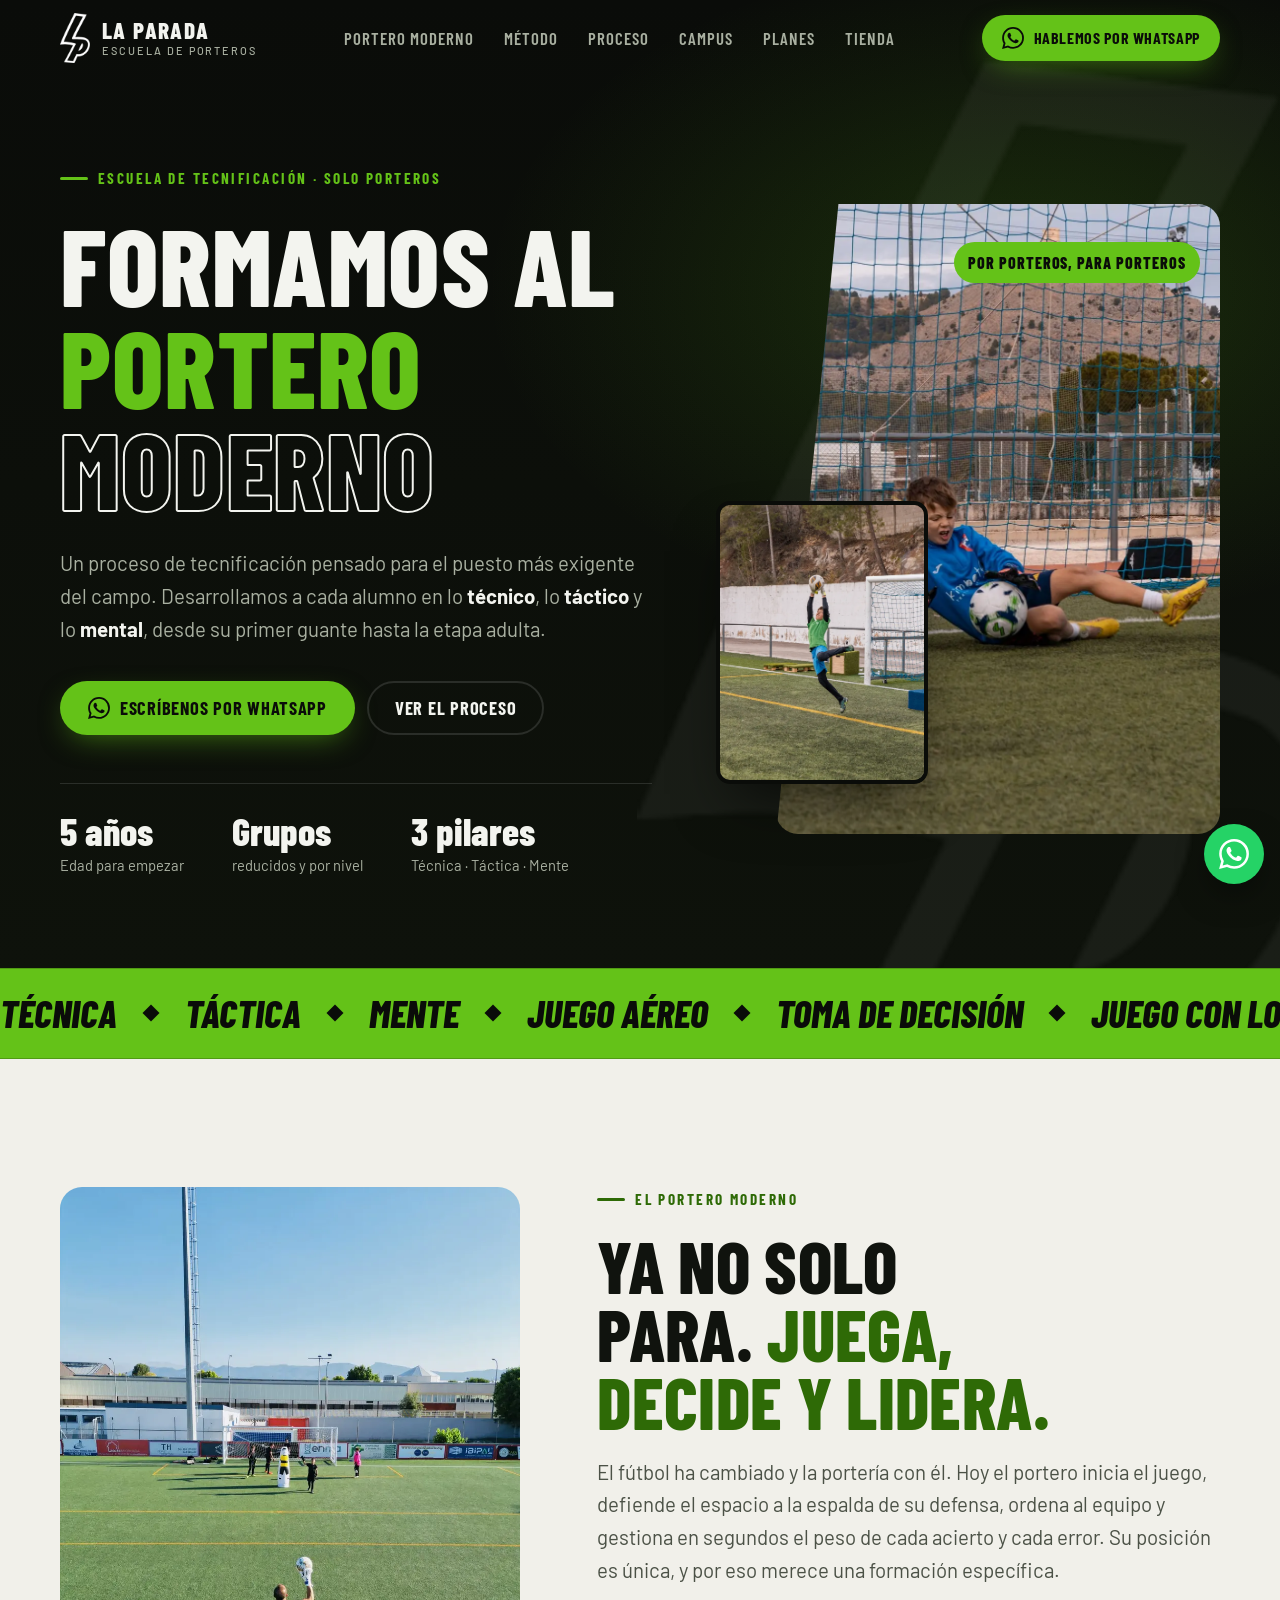
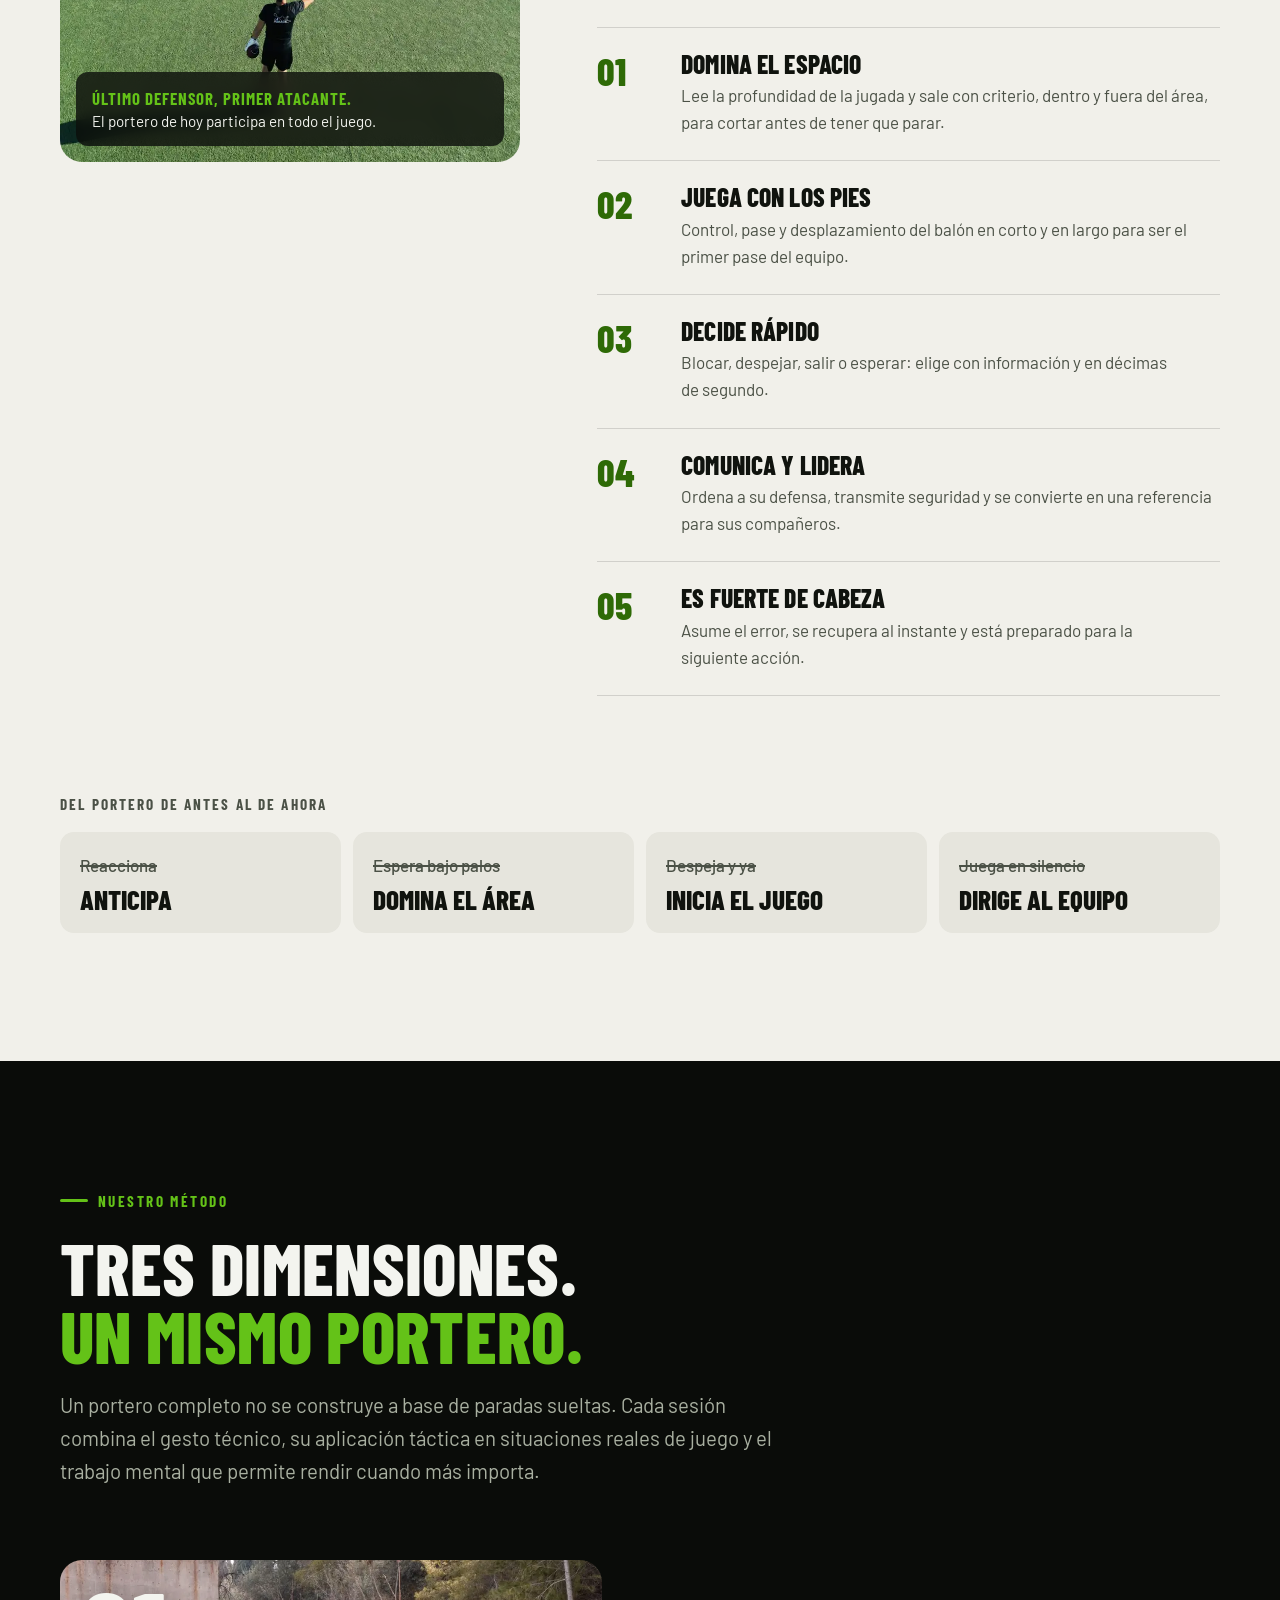
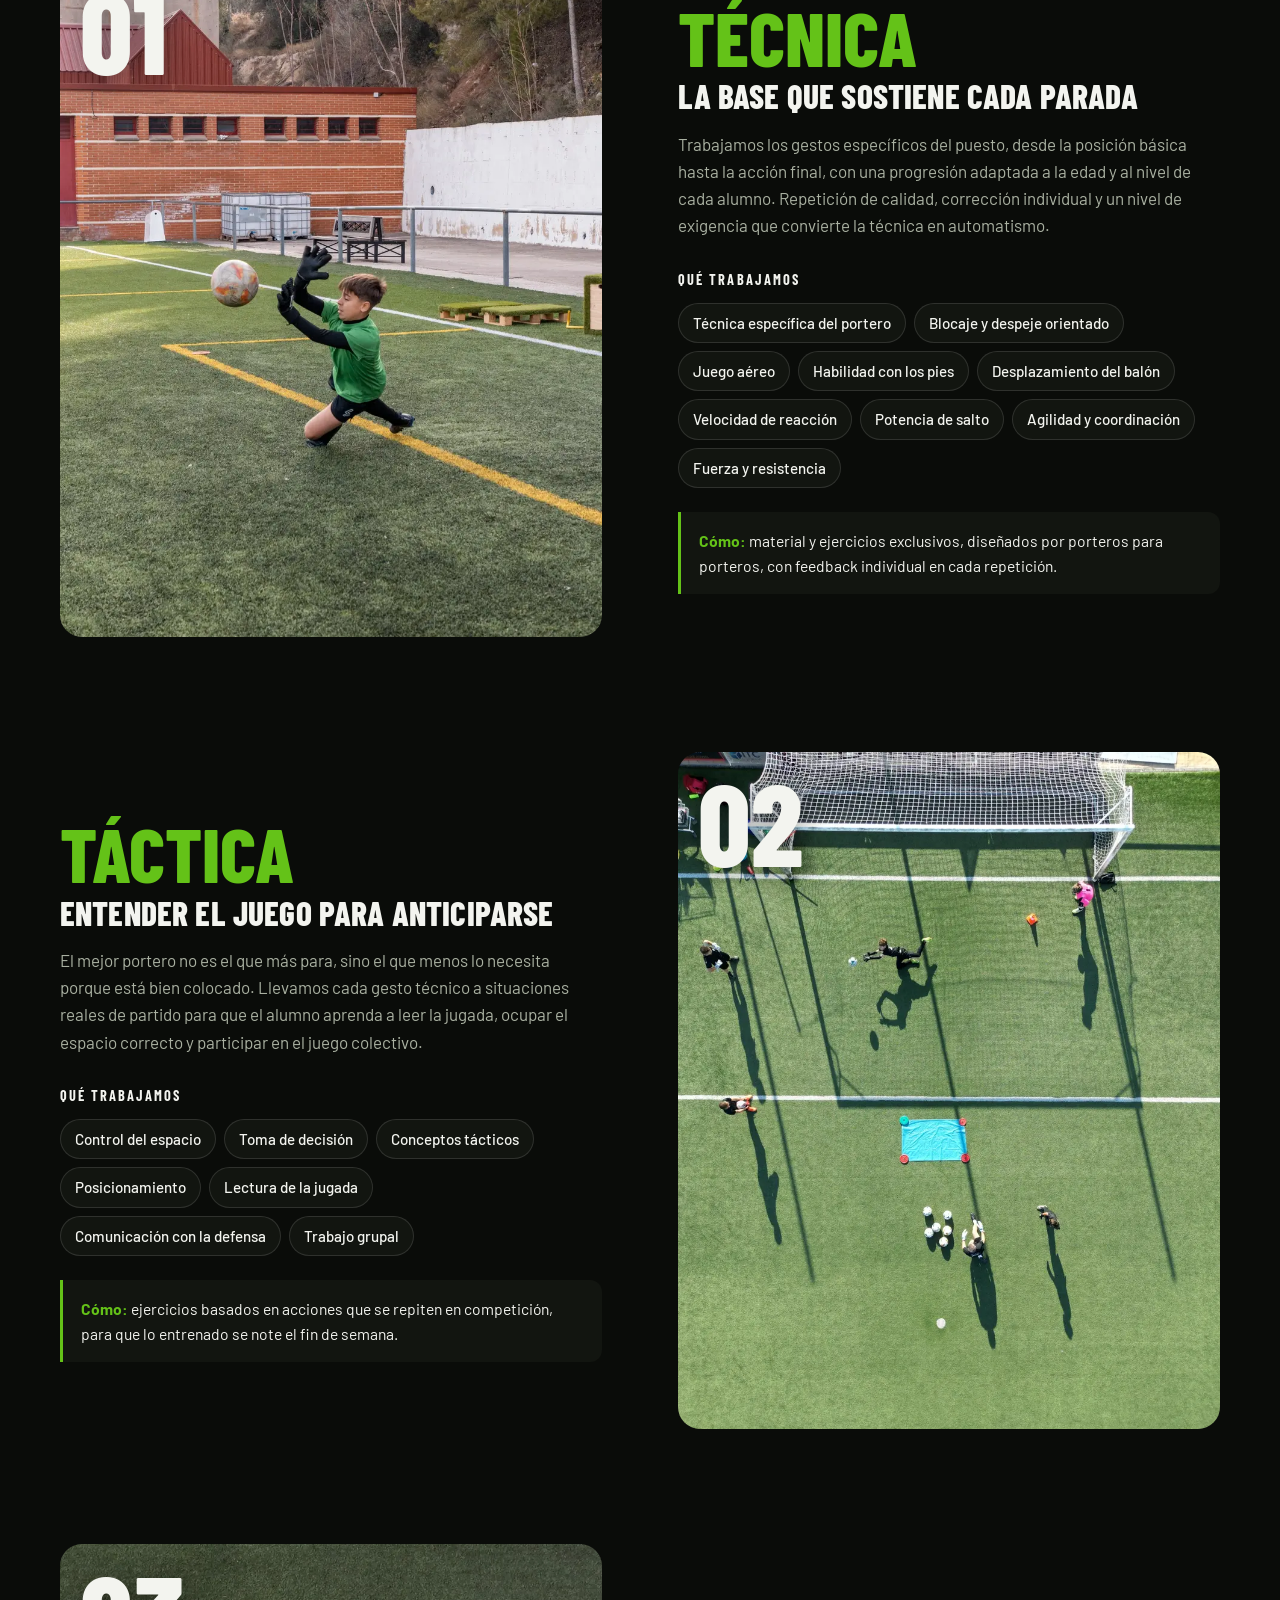
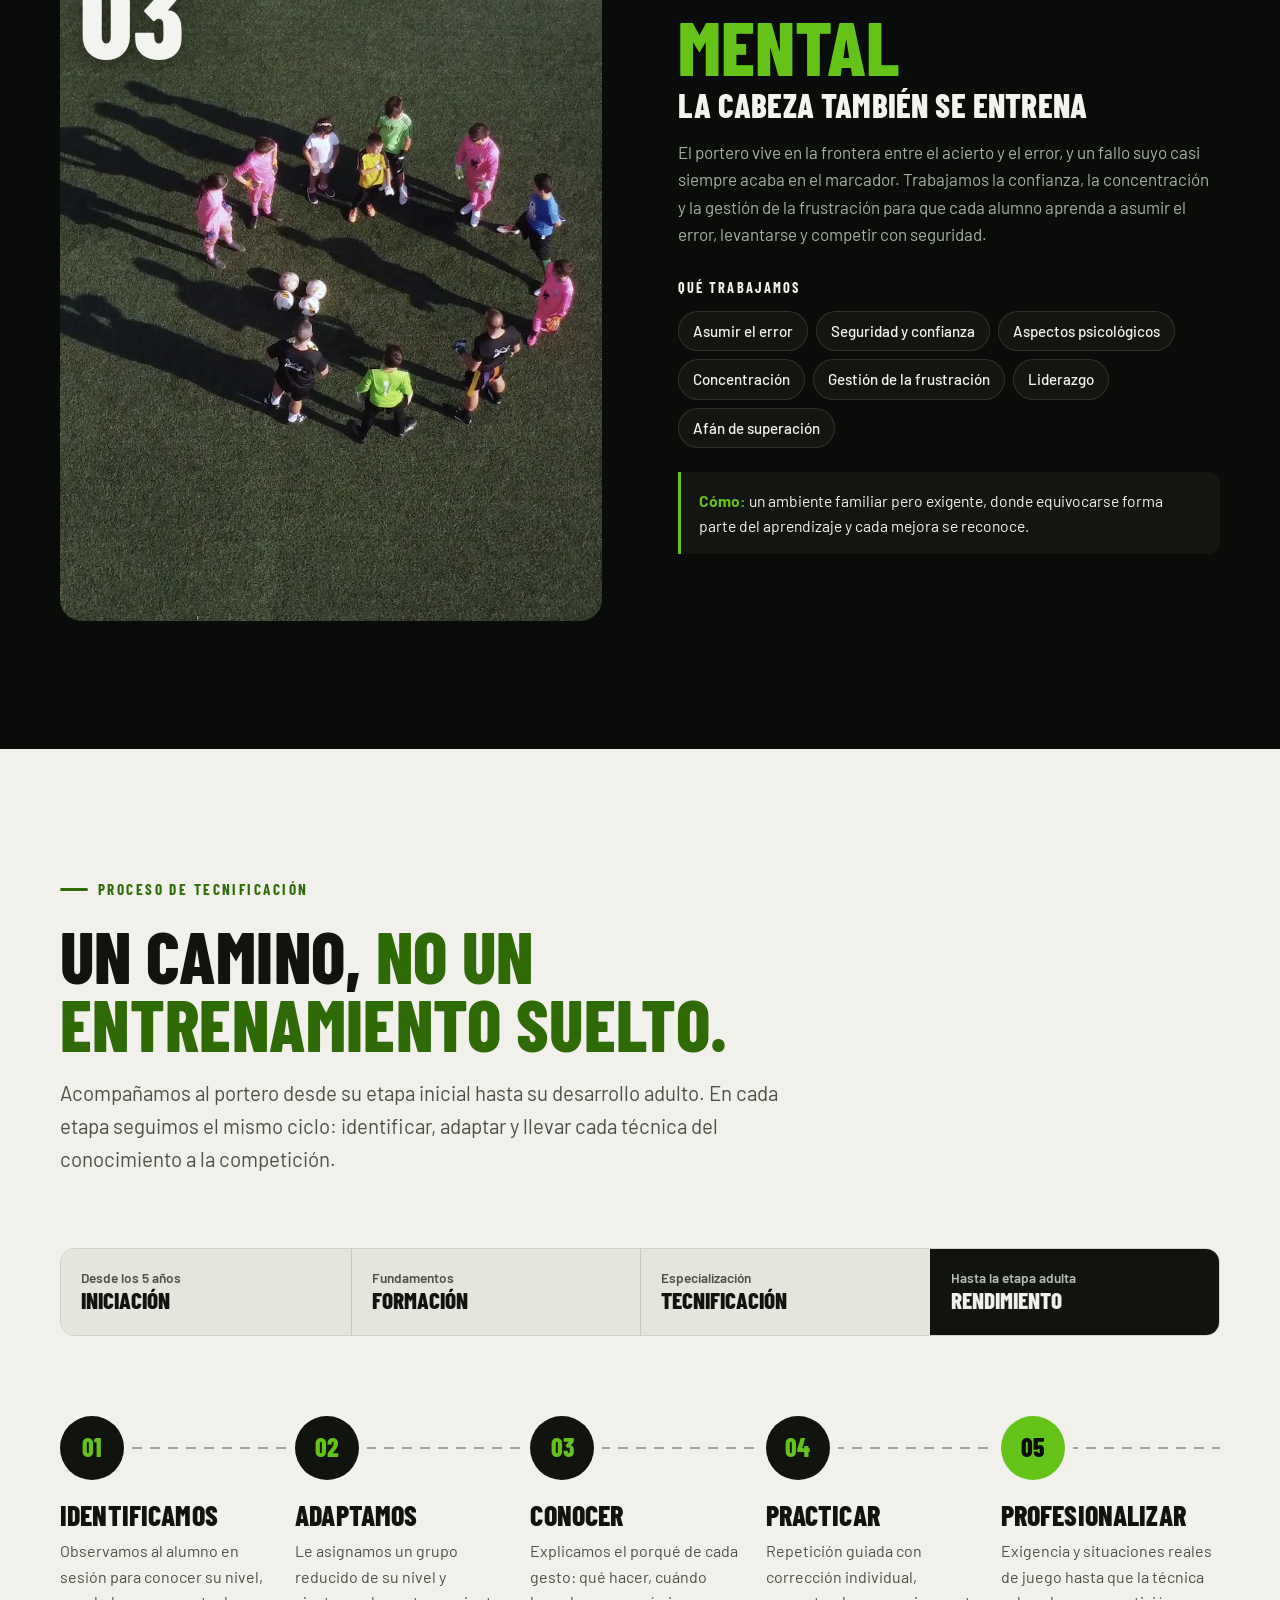
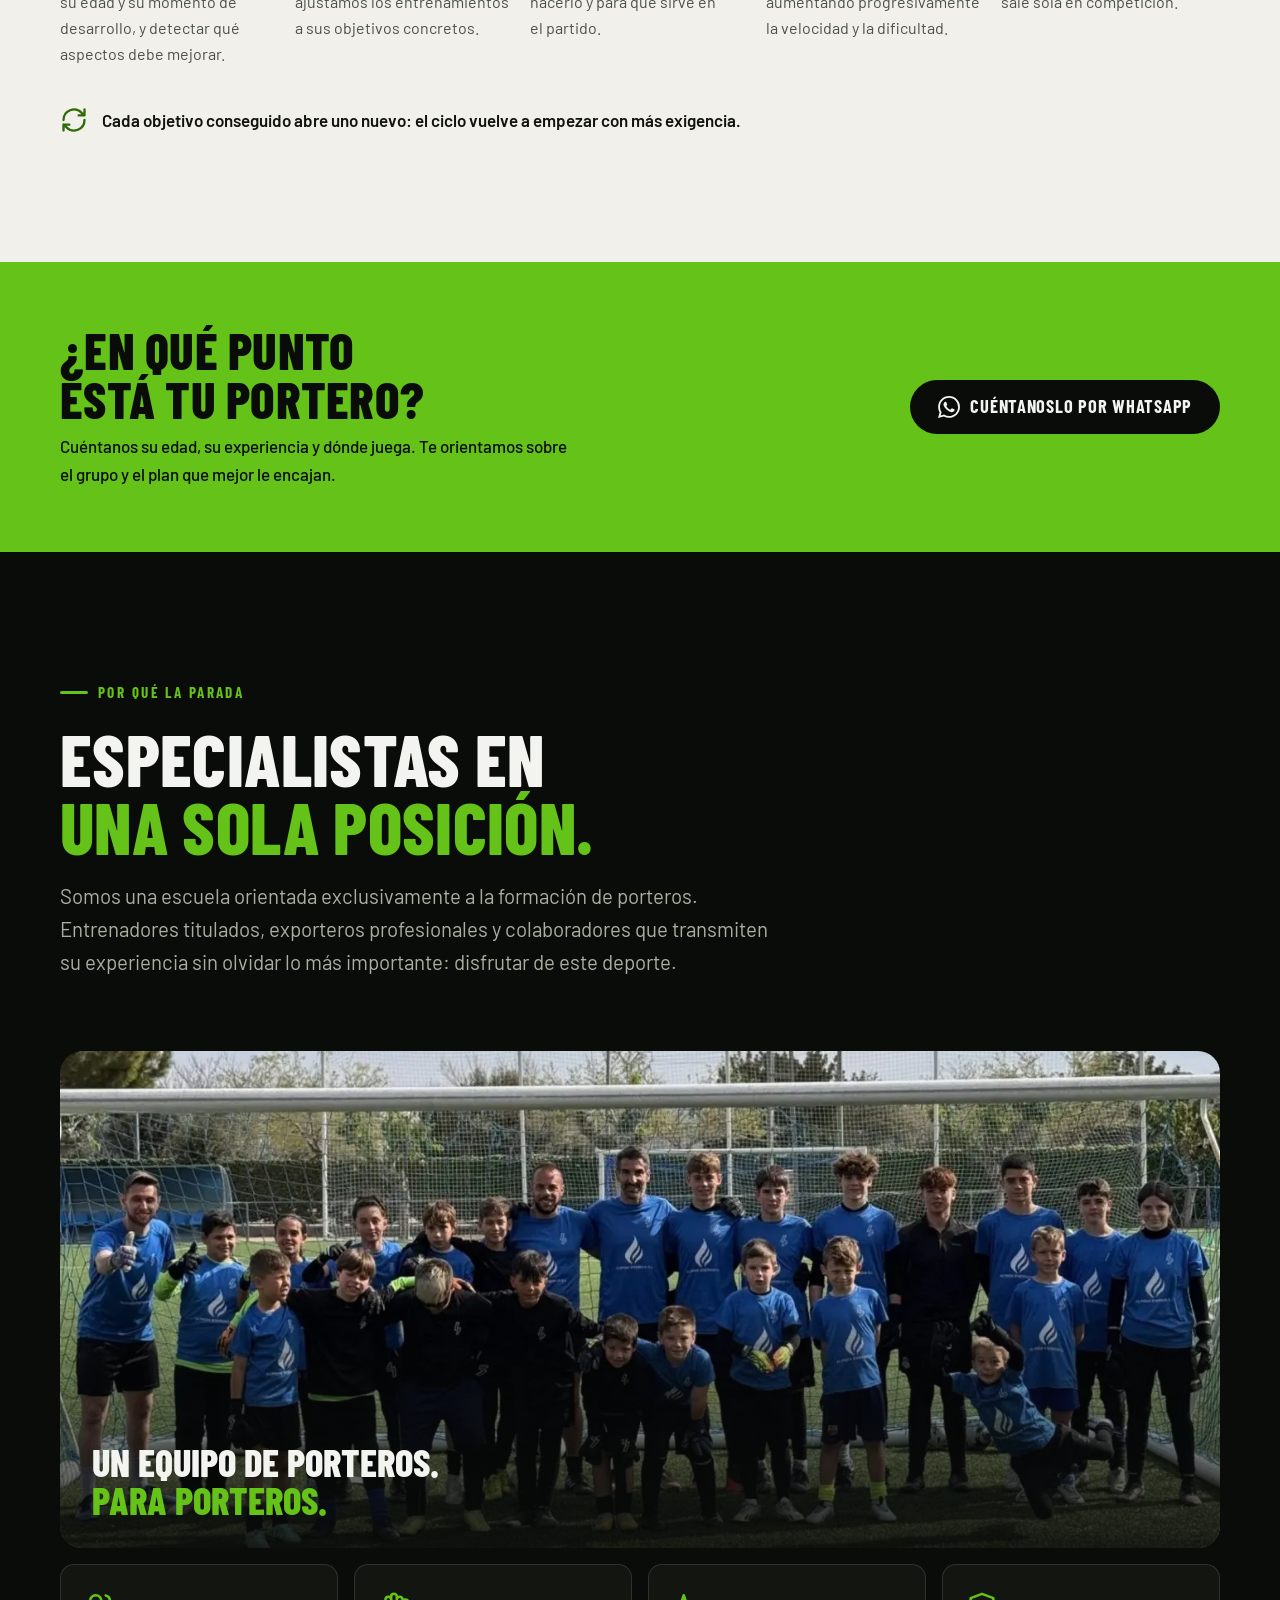
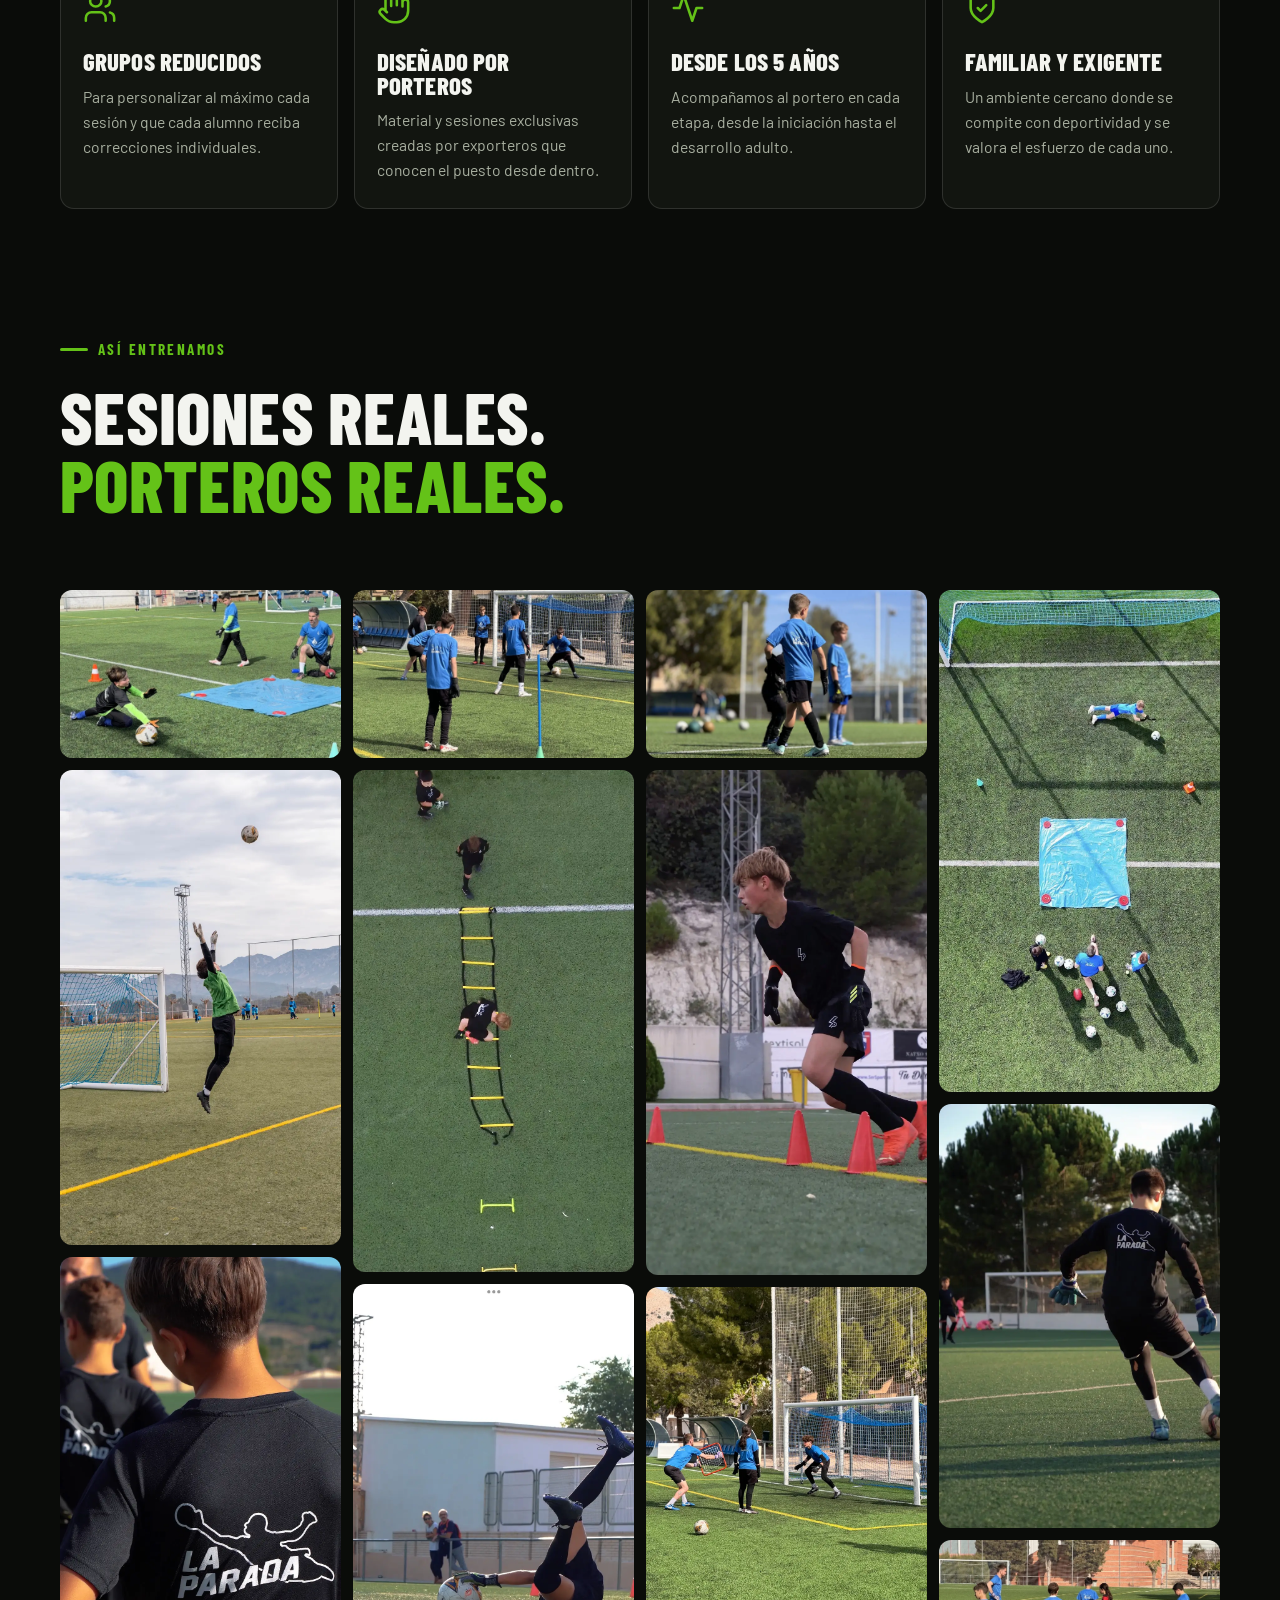
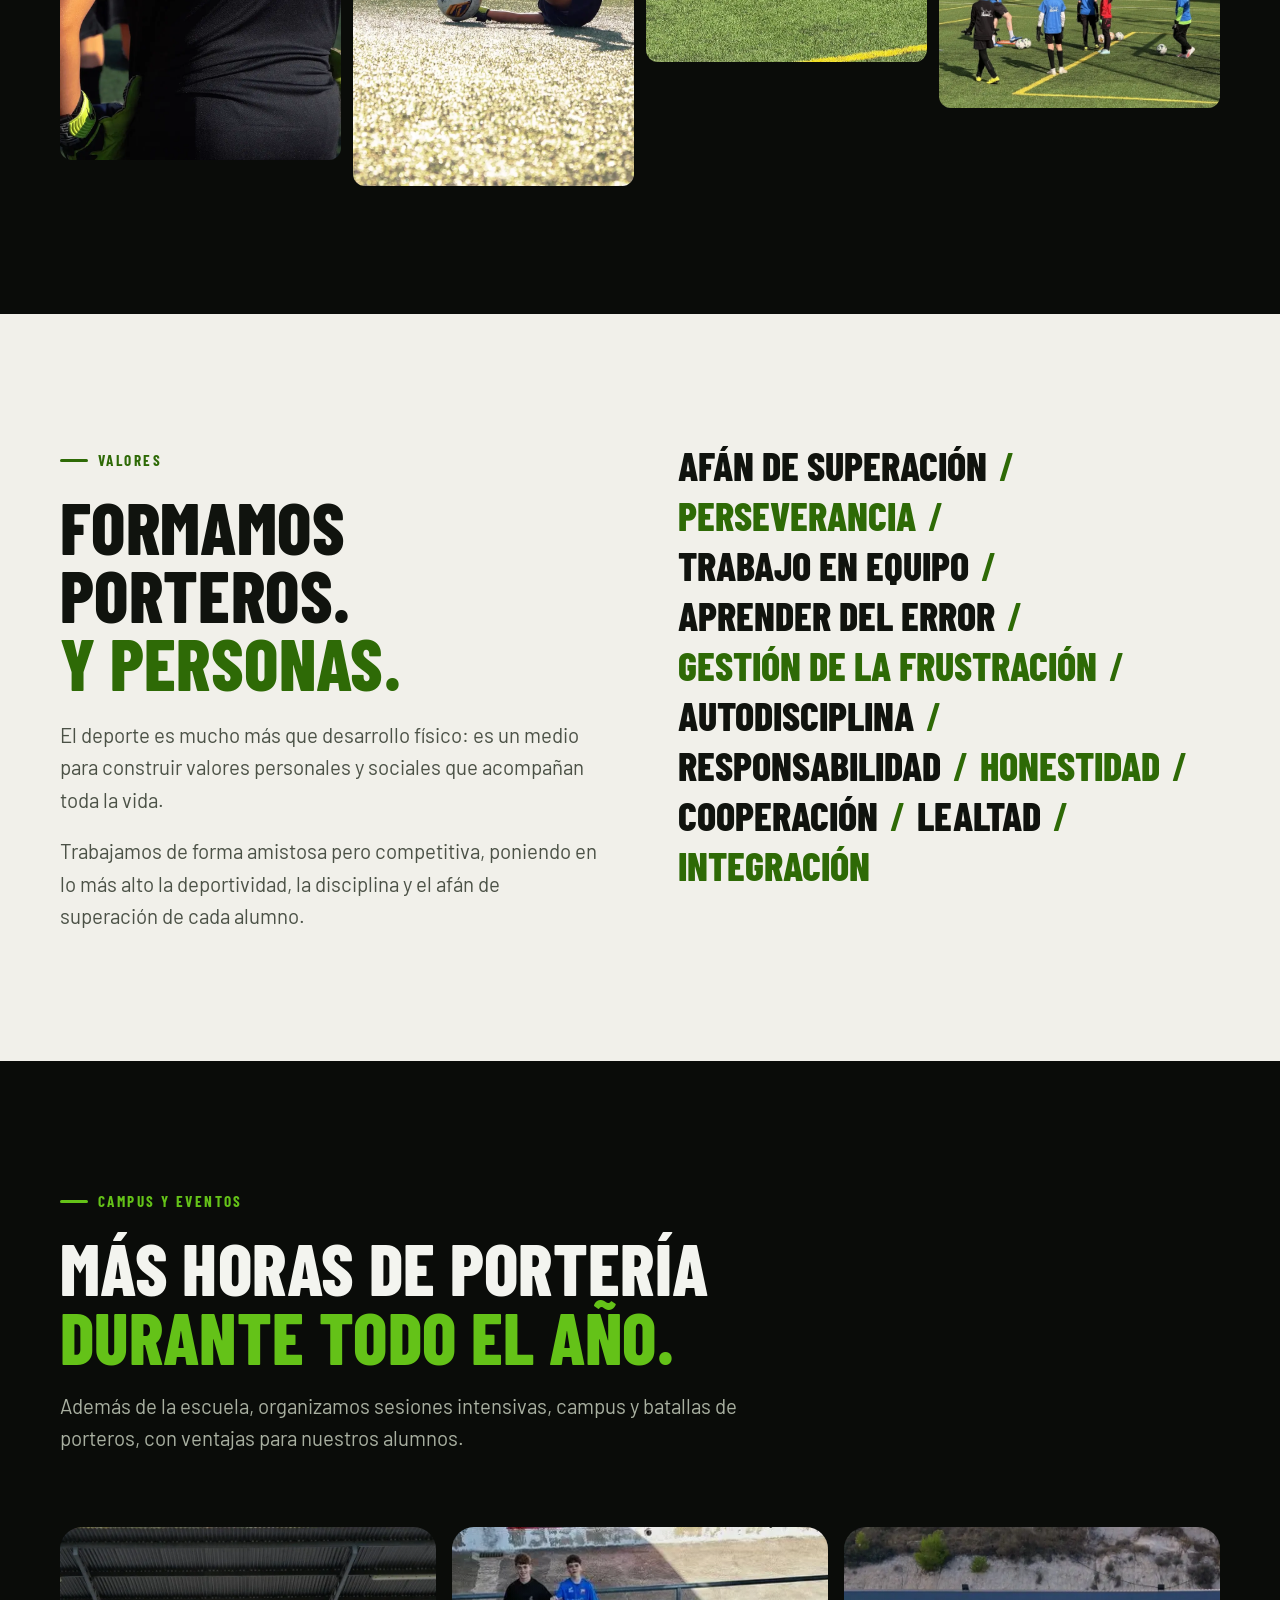
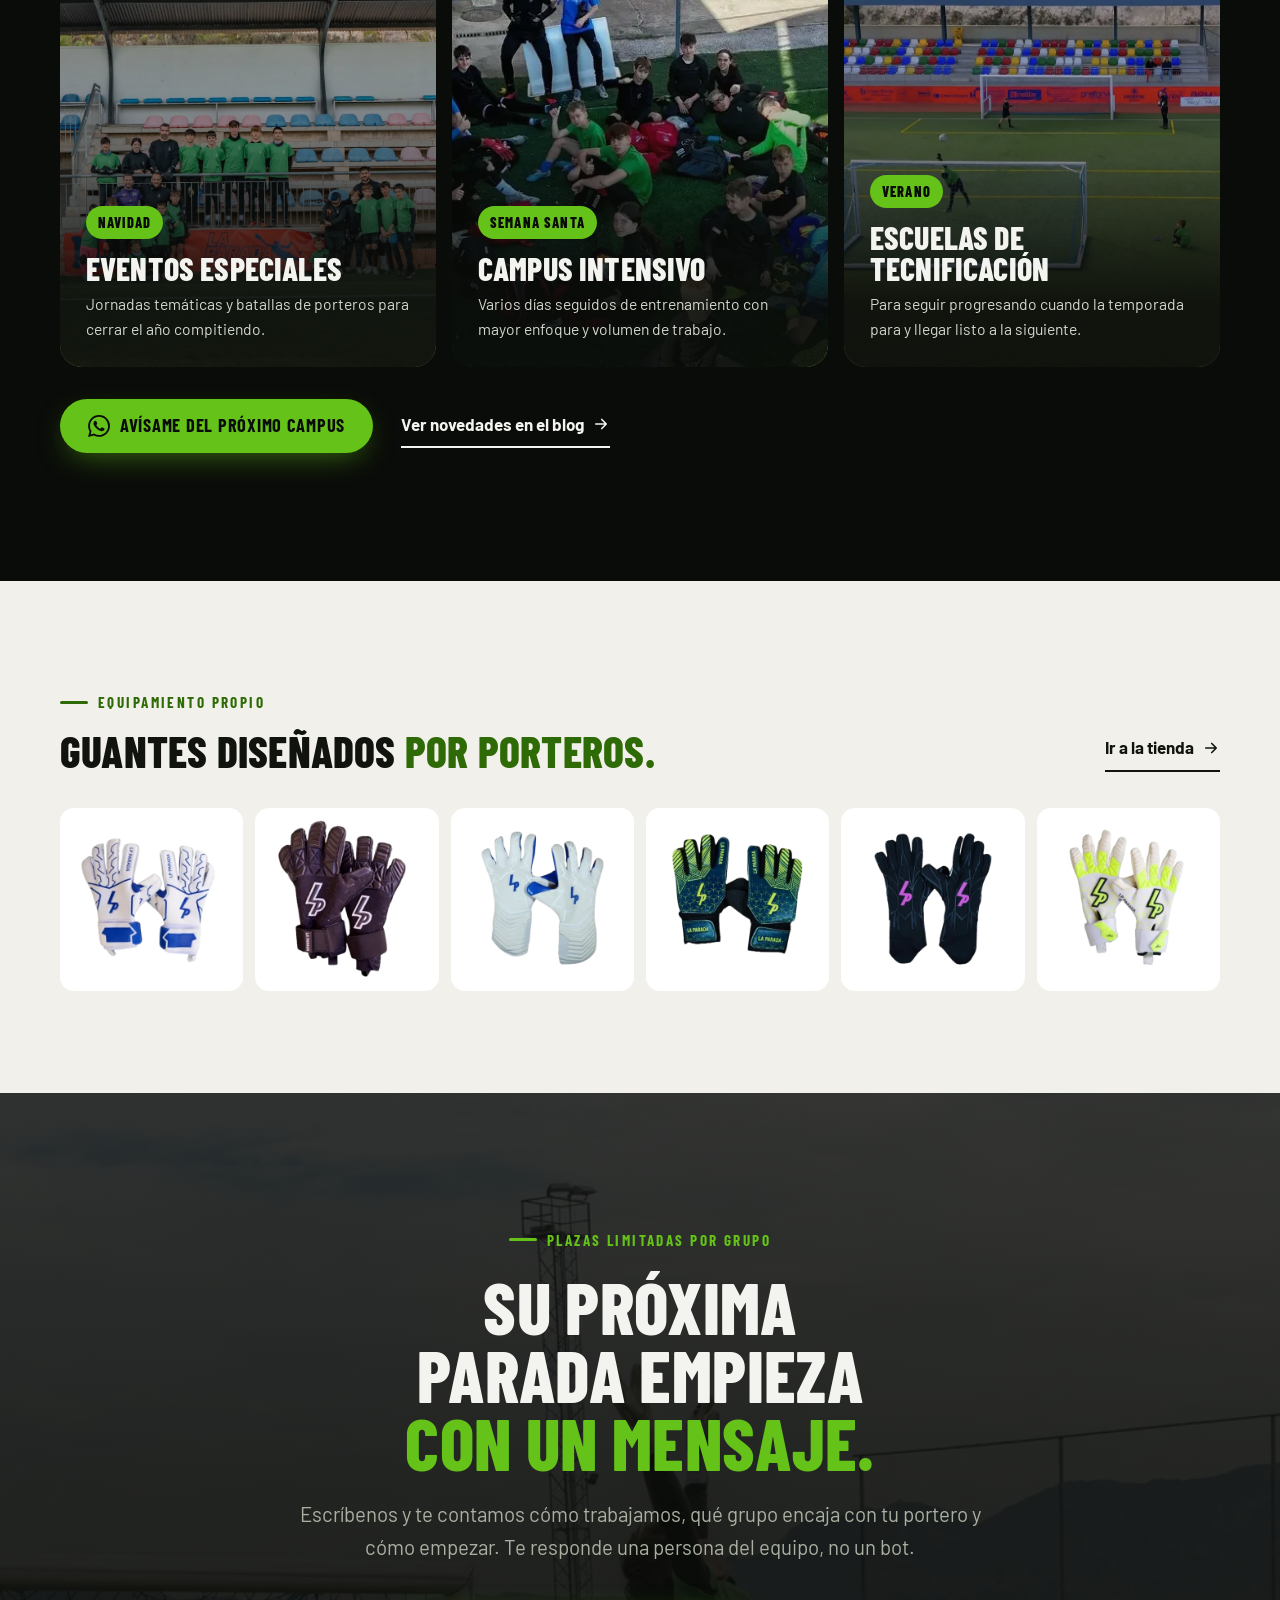
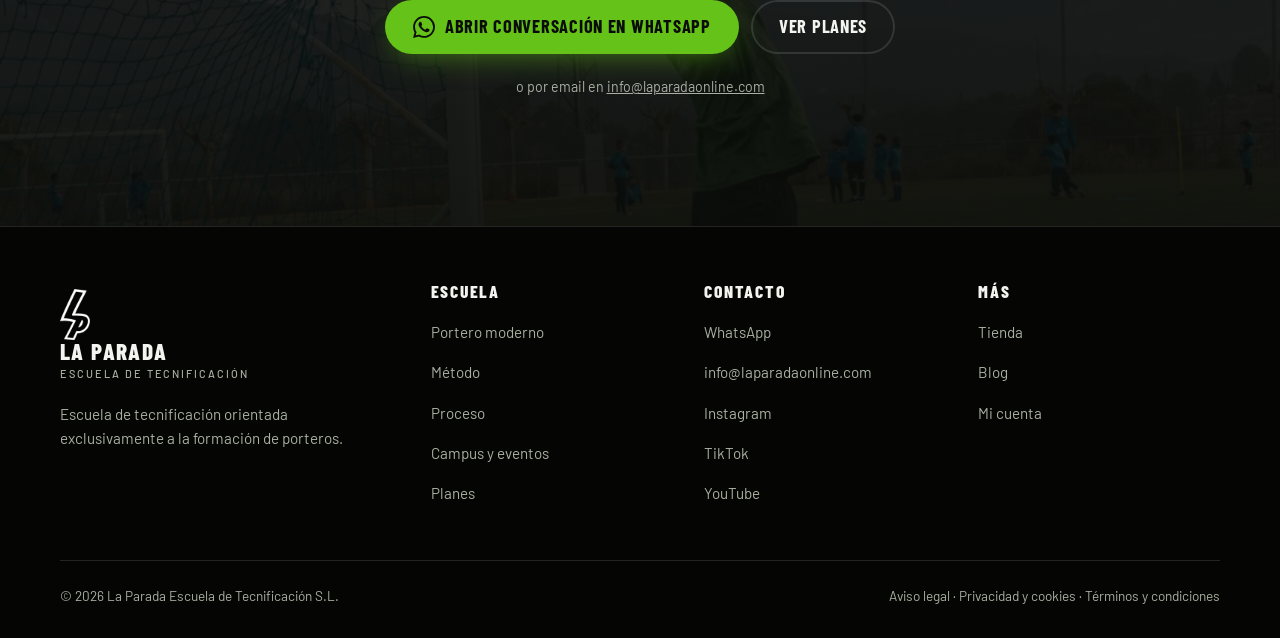
==== index.html @ d940d757 "Rediseño de La Parada: home centrada en tecnificación y página de planes Co-Authored-By: Claude Opus" ====
<!doctype html>
<html lang="es">
<head>
<meta charset="utf-8">
<meta name="viewport" content="width=device-width, initial-scale=1">
<title>La Parada · Escuela de tecnificación de porteros</title>
<meta name="description" content="Escuela de tecnificación exclusiva para porteros desde los 5 años. Desarrollamos al portero moderno en lo técnico, lo táctico y lo mental, en grupos reducidos y con entrenadores especialistas.">
<meta name="theme-color" content="#0A0C09">
<link rel="icon" href="assets/logo.png">
<link rel="preconnect" href="https://fonts.googleapis.com">
<link rel="preconnect" href="https://fonts.gstatic.com" crossorigin>
<link href="https://fonts.googleapis.com/css2?family=Barlow+Condensed:ital,wght@0,600;0,700;0,800;1,800&family=Barlow:wght@400;500;600;700&display=swap" rel="stylesheet">
<link rel="preload" as="image" href="assets/g13.webp">
<link rel="stylesheet" href="styles.css">
</head>
<body>
<svg width="0" height="0" style="position:absolute" aria-hidden="true">
  <symbol id="i-wa" viewBox="0 0 24 24"><path fill="currentColor" d="M17.472 14.382c-.297-.149-1.758-.867-2.03-.967-.273-.099-.471-.148-.67.15-.197.297-.767.966-.94 1.164-.173.199-.347.223-.644.075-.297-.15-1.255-.463-2.39-1.475-.883-.788-1.48-1.761-1.653-2.059-.173-.297-.018-.458.13-.606.134-.133.298-.347.446-.52.149-.174.198-.298.298-.497.099-.198.05-.371-.025-.52-.075-.149-.669-1.612-.916-2.207-.242-.579-.487-.5-.669-.51-.173-.008-.371-.01-.57-.01-.198 0-.52.074-.792.372-.272.297-1.04 1.016-1.04 2.479 0 1.462 1.065 2.875 1.213 3.074.149.198 2.096 3.2 5.077 4.487.709.306 1.262.489 1.694.625.712.227 1.36.195 1.871.118.571-.085 1.758-.719 2.006-1.413.248-.694.248-1.289.173-1.413-.074-.124-.272-.198-.57-.347m-5.421 7.403h-.004a9.87 9.87 0 0 1-5.031-1.378l-.361-.214-3.741.982.998-3.648-.235-.374a9.86 9.86 0 0 1-1.51-5.26c.001-5.45 4.436-9.884 9.888-9.884 2.64 0 5.122 1.03 6.988 2.898a9.825 9.825 0 0 1 2.893 6.994c-.003 5.45-4.437 9.884-9.885 9.884m8.413-18.297A11.815 11.815 0 0 0 12.05 0C5.495 0 .16 5.335.157 11.892c0 2.096.547 4.142 1.588 5.945L.057 24l6.305-1.654a11.882 11.882 0 0 0 5.683 1.448h.005c6.554 0 11.89-5.335 11.893-11.893a11.821 11.821 0 0 0-3.48-8.413Z"/></symbol>
  <symbol id="i-arrow" viewBox="0 0 24 24"><path fill="none" stroke="currentColor" stroke-width="2.2" stroke-linecap="round" stroke-linejoin="round" d="M5 12h14M13 6l6 6-6 6"/></symbol>
</svg>

<a class="skip" href="#main">Saltar al contenido</a>

<header class="header" id="top">
  <div class="container">
    <a class="brand" href="#top" aria-label="La Parada, inicio">
      <img src="assets/logo.png" alt="" width="30" height="40">
      <span>La Parada<small>Escuela de porteros</small></span>
    </a>
    <nav class="nav" id="nav" aria-label="Principal">
      <a href="#portero-moderno">Portero moderno</a>
      <a href="#metodo">Método</a>
      <a href="#proceso">Proceso</a>
      <a href="#campus">Campus</a>
      <a href="planes.html">Planes</a>
      <a href="https://laparadaonline.com/mi-cuenta/tiendaonline">Tienda</a>
      <a class="nav-wa wa" href="https://wa.me/34610383953" data-msg="Hola, me gustaría recibir información sobre la escuela de porteros La Parada."><svg aria-hidden="true"><use href="#i-wa"/></svg>Escríbenos por WhatsApp</a>
    </nav>
    <div style="display:flex;gap:10px;align-items:center">
      <a class="btn btn-wa wa" href="https://wa.me/34610383953" data-msg="Hola, me gustaría recibir información sobre la escuela de porteros La Parada.">
        <svg aria-hidden="true"><use href="#i-wa"/></svg><span>Hablemos<span class="lbl-long"> por WhatsApp</span></span>
      </a>
      <button class="menu-btn" aria-expanded="false" aria-controls="nav" aria-label="Abrir menú">
        <svg viewBox="0 0 24 24" aria-hidden="true"><path fill="none" stroke="currentColor" stroke-width="2" stroke-linecap="round" d="M4 7h16M4 12h16M4 17h16"/></svg>
      </button>
    </div>
  </div>
</header>

<main id="main">

<!-- HERO -->
<section class="hero" aria-labelledby="hero-title">
  <img class="hero-bolt" src="assets/logo.png" alt="" aria-hidden="true">
  <div class="container hero-grid">
    <div>
      <p class="eyebrow">Escuela de tecnificación · solo porteros</p>
      <h1 id="hero-title" class="h-xl" style="margin-top:22px">
        <span class="line">Formamos al</span>
        <span class="line accent">portero</span>
        <span class="line stroke">moderno</span>
      </h1>
      <p class="lead">Un proceso de tecnificación pensado para el puesto más exigente del campo. Desarrollamos a cada alumno en lo <strong style="color:var(--on-dark)">técnico</strong>, lo <strong style="color:var(--on-dark)">táctico</strong> y lo <strong style="color:var(--on-dark)">mental</strong>, desde su primer guante hasta la etapa adulta.</p>
      <div class="btn-row">
        <a class="btn btn-wa wa" href="https://wa.me/34610383953" data-msg="Hola, quiero información sobre la escuela de tecnificación de porteros La Parada.">
          <svg aria-hidden="true"><use href="#i-wa"/></svg>Escríbenos por WhatsApp
        </a>
        <a class="btn btn-ghost" href="#proceso">Ver el proceso</a>
      </div>
      <div class="hero-facts">
        <div><b>5 años</b><span>Edad para empezar</span></div>
        <div><b>Grupos</b><span>reducidos y por nivel</span></div>
        <div><b>3 pilares</b><span>Técnica · Táctica · Mente</span></div>
      </div>
    </div>
    <div class="hero-media">
      <div class="main"><img src="assets/g13.webp" alt="Alumno de La Parada blocando el balón en el suelo tras una estirada junto al poste" width="900" height="1343" fetchpriority="high"></div>
      <div class="inset"><img src="assets/g12.webp" alt="Portero saltando para atrapar un balón alto" width="900" height="1349"></div>
      <span class="hero-tag">Por porteros, para porteros</span>
    </div>
  </div>
</section>

<div class="marquee" aria-hidden="true">
  <div class="marquee-track">
    <span>Técnica</span><span>Táctica</span><span>Mente</span><span>Juego aéreo</span><span>Toma de decisión</span><span>Juego con los pies</span><span>Asumir el error</span>
    <span>Técnica</span><span>Táctica</span><span>Mente</span><span>Juego aéreo</span><span>Toma de decisión</span><span>Juego con los pies</span><span>Asumir el error</span>
  </div>
</div>

<!-- PORTERO MODERNO -->
<section class="section paper" id="portero-moderno" aria-labelledby="moderno-title">
  <div class="container">
    <div class="moderno-grid">
      <figure class="moderno-media reveal" style="margin:0">
        <img src="assets/g16.webp" alt="Portero de La Parada solo en el campo, levantando el brazo para ordenar a sus compañeros" width="900" height="1200" loading="lazy">
        <figcaption><b>Último defensor, primer atacante.</b><br>El portero de hoy participa en todo el juego.</figcaption>
      </figure>
      <div>
        <div class="sec-head reveal" style="margin-bottom:0">
          <p class="eyebrow">El portero moderno</p>
          <h2 id="moderno-title" class="h-lg">Ya no solo para. <span class="accent">Juega, decide y lidera.</span></h2>
          <p class="lead">El fútbol ha cambiado y la portería con él. Hoy el portero inicia el juego, defiende el espacio a la espalda de su defensa, ordena al equipo y gestiona en segundos el peso de cada acierto y cada error. Su posición es única, y por eso merece una formación específica.</p>
        </div>
        <ol class="traits">
          <li class="reveal"><span class="n">01</span><div><h3>Domina el espacio</h3><p>Lee la profundidad de la jugada y sale con criterio, dentro y fuera del área, para cortar antes de tener que parar.</p></div></li>
          <li class="reveal"><span class="n">02</span><div><h3>Juega con los pies</h3><p>Control, pase y desplazamiento del balón en corto y en largo para ser el primer pase del equipo.</p></div></li>
          <li class="reveal"><span class="n">03</span><div><h3>Decide rápido</h3><p>Blocar, despejar, salir o esperar: elige con información y en décimas de segundo.</p></div></li>
          <li class="reveal"><span class="n">04</span><div><h3>Comunica y lidera</h3><p>Ordena a su defensa, transmite seguridad y se convierte en una referencia para sus compañeros.</p></div></li>
          <li class="reveal"><span class="n">05</span><div><h3>Es fuerte de cabeza</h3><p>Asume el error, se recupera al instante y está preparado para la siguiente acción.</p></div></li>
        </ol>
      </div>
    </div>
    <div class="versus reveal">
      <div class="versus-label">Del portero de antes al de ahora</div>
      <div><s>Reacciona</s><strong>Anticipa</strong></div>
      <div><s>Espera bajo palos</s><strong>Domina el área</strong></div>
      <div><s>Despeja y ya</s><strong>Inicia el juego</strong></div>
      <div><s>Juega en silencio</s><strong>Dirige al equipo</strong></div>
    </div>
  </div>
</section>

<!-- MÉTODO / PILARES -->
<section class="section" id="metodo" aria-labelledby="metodo-title">
  <div class="container">
    <div class="sec-head reveal">
      <p class="eyebrow">Nuestro método</p>
      <h2 id="metodo-title" class="h-lg">Tres dimensiones. <span class="accent">Un mismo portero.</span></h2>
      <p class="lead">Un portero completo no se construye a base de paradas sueltas. Cada sesión combina el gesto técnico, su aplicación táctica en situaciones reales de juego y el trabajo mental que permite rendir cuando más importa.</p>
    </div>

    <div class="pillars">
      <article class="pillar" aria-labelledby="p1">
        <div class="pillar-media reveal">
          <img src="assets/g04.webp" alt="Portera con equipación verde atrapando un balón alto en plena estirada" width="900" height="1350" loading="lazy">
          <span class="pillar-num" aria-hidden="true">01</span>
        </div>
        <div class="reveal">
          <p class="pillar-kicker">Técnica</p>
          <h3 id="p1">La base que sostiene cada parada</h3>
          <p>Trabajamos los gestos específicos del puesto, desde la posición básica hasta la acción final, con una progresión adaptada a la edad y al nivel de cada alumno. Repetición de calidad, corrección individual y un nivel de exigencia que convierte la técnica en automatismo.</p>
          <p class="chips-title">Qué trabajamos</p>
          <ul class="chips">
            <li>Técnica específica del portero</li><li>Blocaje y despeje orientado</li><li>Juego aéreo</li><li>Habilidad con los pies</li><li>Desplazamiento del balón</li><li>Velocidad de reacción</li><li>Potencia de salto</li><li>Agilidad y coordinación</li><li>Fuerza y resistencia</li>
          </ul>
          <p class="how"><b>Cómo:</b> material y ejercicios exclusivos, diseñados por porteros para porteros, con feedback individual en cada repetición.</p>
        </div>
      </article>

      <article class="pillar" aria-labelledby="p2">
        <div class="pillar-media reveal">
          <img src="assets/g20.webp" alt="Vista aérea de un ejercicio de porteros frente a la portería con conos y balones" width="900" height="1200" loading="lazy">
          <span class="pillar-num" aria-hidden="true">02</span>
        </div>
        <div class="reveal">
          <p class="pillar-kicker">Táctica</p>
          <h3 id="p2">Entender el juego para anticiparse</h3>
          <p>El mejor portero no es el que más para, sino el que menos lo necesita porque está bien colocado. Llevamos cada gesto técnico a situaciones reales de partido para que el alumno aprenda a leer la jugada, ocupar el espacio correcto y participar en el juego colectivo.</p>
          <p class="chips-title">Qué trabajamos</p>
          <ul class="chips">
            <li>Control del espacio</li><li>Toma de decisión</li><li>Conceptos tácticos</li><li>Posicionamiento</li><li>Lectura de la jugada</li><li>Comunicación con la defensa</li><li>Trabajo grupal</li>
          </ul>
          <p class="how"><b>Cómo:</b> ejercicios basados en acciones que se repiten en competición, para que lo entrenado se note el fin de semana.</p>
        </div>
      </article>

      <article class="pillar" aria-labelledby="p3">
        <div class="pillar-media reveal">
          <img src="assets/g17.webp" alt="Vista aérea de un grupo de alumnos en círculo durante una charla de entrenamiento" width="900" height="1617" loading="lazy" style="object-position:50% 45%">
          <span class="pillar-num" aria-hidden="true">03</span>
        </div>
        <div class="reveal">
          <p class="pillar-kicker">Mental</p>
          <h3 id="p3">La cabeza también se entrena</h3>
          <p>El portero vive en la frontera entre el acierto y el error, y un fallo suyo casi siempre acaba en el marcador. Trabajamos la confianza, la concentración y la gestión de la frustración para que cada alumno aprenda a asumir el error, levantarse y competir con seguridad.</p>
          <p class="chips-title">Qué trabajamos</p>
          <ul class="chips">
            <li>Asumir el error</li><li>Seguridad y confianza</li><li>Aspectos psicológicos</li><li>Concentración</li><li>Gestión de la frustración</li><li>Liderazgo</li><li>Afán de superación</li>
          </ul>
          <p class="how"><b>Cómo:</b> un ambiente familiar pero exigente, donde equivocarse forma parte del aprendizaje y cada mejora se reconoce.</p>
        </div>
      </article>
    </div>
  </div>
</section>

<!-- PROCESO -->
<section class="section paper" id="proceso" aria-labelledby="proceso-title">
  <div class="container">
    <div class="sec-head reveal">
      <p class="eyebrow">Proceso de tecnificación</p>
      <h2 id="proceso-title" class="h-lg">Un camino, <span class="accent">no un entrenamiento suelto.</span></h2>
      <p class="lead">Acompañamos al portero desde su etapa inicial hasta su desarrollo adulto. En cada etapa seguimos el mismo ciclo: identificar, adaptar y llevar cada técnica del conocimiento a la competición.</p>
    </div>

    <div class="stages reveal" role="list" aria-label="Etapas de formación">
      <div role="listitem"><small>Desde los 5 años</small><strong>Iniciación</strong></div>
      <div role="listitem"><small>Fundamentos</small><strong>Formación</strong></div>
      <div role="listitem"><small>Especialización</small><strong>Tecnificación</strong></div>
      <div role="listitem"><small>Hasta la etapa adulta</small><strong>Rendimiento</strong></div>
    </div>

    <ol class="steps">
      <li class="step reveal"><span class="step-dot" aria-hidden="true">01</span><div><h3>Identificamos</h3><p>Observamos al alumno en sesión para conocer su nivel, su edad y su momento de desarrollo, y detectar qué aspectos debe mejorar.</p></div></li>
      <li class="step reveal"><span class="step-dot" aria-hidden="true">02</span><div><h3>Adaptamos</h3><p>Le asignamos un grupo reducido de su nivel y ajustamos los entrenamientos a sus objetivos concretos.</p></div></li>
      <li class="step reveal"><span class="step-dot" aria-hidden="true">03</span><div><h3>Conocer</h3><p>Explicamos el porqué de cada gesto: qué hacer, cuándo hacerlo y para qué sirve en el partido.</p></div></li>
      <li class="step reveal"><span class="step-dot" aria-hidden="true">04</span><div><h3>Practicar</h3><p>Repetición guiada con corrección individual, aumentando progresivamente la velocidad y la dificultad.</p></div></li>
      <li class="step reveal"><span class="step-dot" aria-hidden="true">05</span><div><h3>Profesionalizar</h3><p>Exigencia y situaciones reales de juego hasta que la técnica sale sola en competición.</p></div></li>
    </ol>
    <p class="cycle-note reveal">
      <svg viewBox="0 0 24 24" aria-hidden="true"><path fill="none" stroke="currentColor" stroke-width="2" stroke-linecap="round" stroke-linejoin="round" d="M3 12a9 9 0 0 1 15.5-6.2L21 8M21 3v5h-5M21 12a9 9 0 0 1-15.5 6.2L3 16M3 21v-5h5"/></svg>
      Cada objetivo conseguido abre uno nuevo: el ciclo vuelve a empezar con más exigencia.
    </p>
  </div>
</section>

<!-- CTA BAND -->
<section class="band" aria-labelledby="band-title">
  <div class="container">
    <div>
      <h2 id="band-title">¿En qué punto está tu portero?</h2>
      <p>Cuéntanos su edad, su experiencia y dónde juega. Te orientamos sobre el grupo y el plan que mejor le encajan.</p>
    </div>
    <a class="btn btn-dark wa" href="https://wa.me/34610383953" data-msg="Hola, me gustaría que me orientarais sobre el grupo ideal para mi portero. Edad: … / Experiencia: … / Equipo: …">
      <svg aria-hidden="true"><use href="#i-wa"/></svg>Cuéntanoslo por WhatsApp
    </a>
  </div>
</section>

<!-- DIFERENCIALES -->
<section class="section" aria-labelledby="dif-title">
  <div class="container">
    <div class="sec-head reveal">
      <p class="eyebrow">Por qué La Parada</p>
      <h2 id="dif-title" class="h-lg">Especialistas en <span class="accent">una sola posición.</span></h2>
      <p class="lead">Somos una escuela orientada exclusivamente a la formación de porteros. Entrenadores titulados, exporteros profesionales y colaboradores que transmiten su experiencia sin olvidar lo más importante: disfrutar de este deporte.</p>
    </div>
    <figure class="team-photo reveal" style="margin:0">
      <img src="assets/hero.webp" alt="Grupo de alumnos y entrenadores de La Parada posando en el campo" width="1400" height="840" loading="lazy">
      <p>Un equipo de porteros.<br><span class="accent">Para porteros.</span></p>
    </figure>
    <div class="diffs">
      <div class="diff reveal">
        <svg viewBox="0 0 24 24" aria-hidden="true"><path fill="none" stroke="currentColor" stroke-width="1.8" stroke-linecap="round" stroke-linejoin="round" d="M16 21v-2a4 4 0 0 0-4-4H6a4 4 0 0 0-4 4v2M9 11a4 4 0 1 0 0-8 4 4 0 0 0 0 8M22 21v-2a4 4 0 0 0-3-3.87M16 3.13a4 4 0 0 1 0 7.75"/></svg>
        <h3>Grupos reducidos</h3><p>Para personalizar al máximo cada sesión y que cada alumno reciba correcciones individuales.</p>
      </div>
      <div class="diff reveal">
        <svg viewBox="0 0 24 24" aria-hidden="true"><path fill="none" stroke="currentColor" stroke-width="1.8" stroke-linecap="round" stroke-linejoin="round" d="M18 11V6a2 2 0 0 0-4 0M14 10V4a2 2 0 0 0-4 0v2M10 10.5V6a2 2 0 0 0-4 0v8M18 8a2 2 0 1 1 4 0v6a8 8 0 0 1-8 8h-2c-2.8 0-4.5-.86-5.99-2.34l-3.6-3.6a2 2 0 0 1 2.83-2.82L7 15"/></svg>
        <h3>Diseñado por porteros</h3><p>Material y sesiones exclusivas creadas por exporteros que conocen el puesto desde dentro.</p>
      </div>
      <div class="diff reveal">
        <svg viewBox="0 0 24 24" aria-hidden="true"><path fill="none" stroke="currentColor" stroke-width="1.8" stroke-linecap="round" stroke-linejoin="round" d="M22 12h-4l-3 9L9 3l-3 9H2"/></svg>
        <h3>Desde los 5 años</h3><p>Acompañamos al portero en cada etapa, desde la iniciación hasta el desarrollo adulto.</p>
      </div>
      <div class="diff reveal">
        <svg viewBox="0 0 24 24" aria-hidden="true"><path fill="none" stroke="currentColor" stroke-width="1.8" stroke-linecap="round" stroke-linejoin="round" d="M12 22s8-4 8-10V5l-8-3-8 3v7c0 6 8 10 8 10Z"/><path fill="none" stroke="currentColor" stroke-width="1.8" stroke-linecap="round" stroke-linejoin="round" d="m9 12 2 2 4-4"/></svg>
        <h3>Familiar y exigente</h3><p>Un ambiente cercano donde se compite con deportividad y se valora el esfuerzo de cada uno.</p>
      </div>
    </div>
  </div>
</section>

<!-- GALERÍA -->
<section class="section" style="padding-top:0" aria-labelledby="gal-title">
  <div class="container">
    <div class="sec-head reveal">
      <p class="eyebrow">Así entrenamos</p>
      <h2 id="gal-title" class="h-lg">Sesiones reales. <span class="accent">Porteros reales.</span></h2>
    </div>
    <div class="gallery">
      <figure><img src="assets/g03.webp" alt="Portero estirándose para blocar un balón raso durante un ejercicio" width="1400" height="837" loading="lazy"></figure>
      <figure><img src="assets/g05.webp" alt="Portero saltando para atrapar un balón alto" width="900" height="1522" loading="lazy"></figure>
      <figure><img src="assets/g08.webp" alt="Alumno con la camiseta negra de La Parada" width="900" height="1611" loading="lazy"></figure>
      <figure><img src="assets/g14.webp" alt="Grupo de porteros esperando su turno frente a la portería" width="1400" height="837" loading="lazy"></figure>
      <figure><img src="assets/g06.webp" alt="Vista aérea de una escalera de coordinación en el césped" width="900" height="1607" loading="lazy"></figure>
      <figure><img src="assets/g19.webp" alt="Portero realizando una parada acrobática" width="900" height="1608" loading="lazy"></figure>
      <figure><img src="assets/g01.webp" alt="Alumnos trabajando desplazamientos con balón" width="1400" height="840" loading="lazy"></figure>
      <figure><img src="assets/g09.webp" alt="Portero en carrera entre conos de agilidad" width="900" height="1617" loading="lazy"></figure>
      <figure><img src="assets/g02.webp" alt="Ejercicio de porteros en la portería con el entrenador" width="900" height="1200" loading="lazy"></figure>
      <figure><img src="assets/g11.webp" alt="Vista aérea de un ejercicio con colchoneta azul" width="900" height="1608" loading="lazy"></figure>
      <figure><img src="assets/g07.webp" alt="Portero de espaldas preparado para la siguiente acción" width="900" height="1340" loading="lazy"></figure>
      <figure><img src="assets/hero2.webp" alt="Varios porteros entrenando en el campo" width="1400" height="837" loading="lazy"></figure>
    </div>
  </div>
</section>

<!-- VALORES -->
<section class="section paper" aria-labelledby="val-title">
  <div class="container values-grid">
    <div class="reveal">
      <p class="eyebrow">Valores</p>
      <h2 id="val-title" class="h-lg" style="margin-top:20px">Formamos porteros. <span class="accent">Y personas.</span></h2>
      <p class="lead" style="margin-top:22px">El deporte es mucho más que desarrollo físico: es un medio para construir valores personales y sociales que acompañan toda la vida.</p>
      <p class="lead">Trabajamos de forma amistosa pero competitiva, poniendo en lo más alto la deportividad, la disciplina y el afán de superación de cada alumno.</p>
    </div>
    <ul class="values reveal" aria-label="Valores que trabajamos">
      <li>Afán de superación</li><li>Perseverancia</li><li>Trabajo en equipo</li><li>Aprender del error</li><li>Gestión de la frustración</li><li>Autodisciplina</li><li>Responsabilidad</li><li>Honestidad</li><li>Cooperación</li><li>Lealtad</li><li>Integración</li>
    </ul>
  </div>
</section>

<!-- CAMPUS -->
<section class="section" id="campus" aria-labelledby="campus-title">
  <div class="container">
    <div class="sec-head reveal">
      <p class="eyebrow">Campus y eventos</p>
      <h2 id="campus-title" class="h-lg">Más horas de portería <span class="accent">durante todo el año.</span></h2>
      <p class="lead">Además de la escuela, organizamos sesiones intensivas, campus y batallas de porteros, con ventajas para nuestros alumnos.</p>
    </div>
    <div class="campus">
      <article class="camp reveal">
        <img src="assets/g18.webp" alt="Grupo de alumnos y entrenadores en la grada tras un evento" width="900" height="1352" loading="lazy">
        <div class="camp-body"><span class="camp-when">Navidad</span><h3>Eventos especiales</h3><p>Jornadas temáticas y batallas de porteros para cerrar el año compitiendo.</p></div>
      </article>
      <article class="camp reveal">
        <img src="assets/g15.webp" alt="Alumnos sentados en el césped durante un descanso del campus" width="800" height="450" loading="lazy">
        <div class="camp-body"><span class="camp-when">Semana Santa</span><h3>Campus intensivo</h3><p>Varios días seguidos de entrenamiento con mayor enfoque y volumen de trabajo.</p></div>
      </article>
      <article class="camp reveal">
        <img src="assets/g21.webp" alt="Vista aérea de un ejercicio de porteros en el área" width="894" height="1474" loading="lazy">
        <div class="camp-body"><span class="camp-when">Verano</span><h3>Escuelas de tecnificación</h3><p>Para seguir progresando cuando la temporada para y llegar listo a la siguiente.</p></div>
      </article>
    </div>
    <div class="campus-foot reveal">
      <a class="btn btn-wa wa" href="https://wa.me/34610383953" data-msg="Hola, quiero información sobre los próximos campus y eventos de La Parada.">
        <svg aria-hidden="true"><use href="#i-wa"/></svg>Avísame del próximo campus
      </a>
      <a class="link-arrow" href="https://laparadaonline.com/blog">Ver novedades en el blog <svg aria-hidden="true"><use href="#i-arrow"/></svg></a>
    </div>
  </div>
</section>

<!-- MATERIAL -->
<section class="section paper" aria-labelledby="gear-title" style="padding-block:clamp(64px,8vw,104px)">
  <div class="container">
    <div class="gear-head reveal">
      <div>
        <p class="eyebrow">Equipamiento propio</p>
        <h2 id="gear-title" class="h-md" style="margin-top:16px">Guantes diseñados <span class="accent">por porteros.</span></h2>
      </div>
      <a class="link-arrow" href="https://laparadaonline.com/mi-cuenta/tiendaonline">Ir a la tienda <svg aria-hidden="true"><use href="#i-arrow"/></svg></a>
    </div>
    <div class="gear reveal">
      <figure><img src="assets/guante-1.webp" alt="Guantes La Parada blancos y azules" width="400" height="400" loading="lazy"></figure>
      <figure><img src="assets/guante-2.webp" alt="Guantes La Parada negros" width="400" height="400" loading="lazy"></figure>
      <figure><img src="assets/guante-3.webp" alt="Guantes La Parada blancos" width="400" height="400" loading="lazy"></figure>
      <figure><img src="assets/guante-4.webp" alt="Guantes La Parada azules con detalles en lima" width="400" height="400" loading="lazy"></figure>
      <figure><img src="assets/guante-5.webp" alt="Guantes La Parada negros con logo rosa" width="400" height="400" loading="lazy"></figure>
      <figure><img src="assets/guante-6.webp" alt="Guantes La Parada blancos con detalles en amarillo flúor" width="400" height="400" loading="lazy"></figure>
    </div>
  </div>
</section>

<!-- FINAL CTA -->
<section class="section final" aria-labelledby="final-title">
  <img class="bg" src="assets/g05.webp" alt="" loading="lazy">
  <div class="container">
    <p class="eyebrow">Plazas limitadas por grupo</p>
    <h2 id="final-title" class="h-lg" style="margin-top:20px">Su próxima parada empieza <span class="accent">con un mensaje.</span></h2>
    <p class="lead">Escríbenos y te contamos cómo trabajamos, qué grupo encaja con tu portero y cómo empezar. Te responde una persona del equipo, no un bot.</p>
    <div class="btn-row">
      <a class="btn btn-wa wa" href="https://wa.me/34610383953" data-msg="Hola, quiero que mi portero empiece en La Parada. ¿Me contáis cómo funciona?">
        <svg aria-hidden="true"><use href="#i-wa"/></svg>Abrir conversación en WhatsApp
      </a>
      <a class="btn btn-ghost" href="planes.html">Ver planes</a>
    </div>
    <small>o por email en <a href="mailto:info@laparadaonline.com">info@laparadaonline.com</a></small>
  </div>
</section>

</main>

<footer class="footer">
  <div class="container">
    <div class="footer-grid">
      <div>
        <a class="brand" href="#top" style="color:var(--on-dark)"><img src="assets/logo.png" alt="" width="30" height="40"><span>La Parada<small>Escuela de tecnificación</small></span></a>
        <p style="margin-top:16px;max-width:34ch">Escuela de tecnificación orientada exclusivamente a la formación de porteros.</p>
      </div>
      <div>
        <h4>Escuela</h4>
        <ul><li><a href="#portero-moderno">Portero moderno</a></li><li><a href="#metodo">Método</a></li><li><a href="#proceso">Proceso</a></li><li><a href="#campus">Campus y eventos</a></li><li><a href="planes.html">Planes</a></li></ul>
      </div>
      <div>
        <h4>Contacto</h4>
        <ul><li><a class="wa" href="https://wa.me/34610383953" data-msg="Hola, me gustaría recibir información sobre La Parada.">WhatsApp</a></li><li><a href="mailto:info@laparadaonline.com">info@laparadaonline.com</a></li><li><a href="https://www.instagram.com/laparadaoficial_">Instagram</a></li><li><a href="https://www.tiktok.com/@laparada_">TikTok</a></li><li><a href="https://www.youtube.com/channel/UCftYswNeyJ_nl__JTxoA7xQ">YouTube</a></li></ul>
      </div>
      <div>
        <h4>Más</h4>
        <ul><li><a href="https://laparadaonline.com/mi-cuenta/tiendaonline">Tienda</a></li><li><a href="https://laparadaonline.com/blog">Blog</a></li><li><a href="https://laparadaonline.com/mi-cuenta">Mi cuenta</a></li></ul>
      </div>
    </div>
    <div class="footer-bottom">
      <span>© <span id="y">2026</span> La Parada Escuela de Tecnificación S.L.</span>
      <span><a href="https://laparadaonline.com/aviso-legal" style="padding:0">Aviso legal</a> · <a href="https://laparadaonline.com/politica-de-privacidad" style="padding:0">Privacidad y cookies</a> · <a href="https://laparadaonline.com/terminos-y-condiciones" style="padding:0">Términos y condiciones</a></span>
    </div>
  </div>
</footer>

<a class="wa-float wa" href="https://wa.me/34610383953" data-msg="Hola, me gustaría recibir información sobre la escuela de porteros La Parada." aria-label="Abrir conversación con La Parada en WhatsApp">
  <svg aria-hidden="true"><use href="#i-wa"/></svg>
</a>

<script>
(() => {
  const WA = '34610383953';
  document.querySelectorAll('a.wa').forEach(a => {
    const msg = a.dataset.msg || '';
    a.href = `https://wa.me/${WA}${msg ? '?text=' + encodeURIComponent(msg) : ''}`;
    a.target = '_blank';
    a.rel = 'noopener';
  });

  const header = document.querySelector('.header');
  const onScroll = () => header.classList.toggle('scrolled', window.scrollY > 24);
  onScroll();
  window.addEventListener('scroll', onScroll, { passive: true });

  const btn = document.querySelector('.menu-btn');
  const nav = document.getElementById('nav');
  const setMenu = open => {
    nav.classList.toggle('open', open);
    btn.setAttribute('aria-expanded', String(open));
    btn.setAttribute('aria-label', open ? 'Cerrar menú' : 'Abrir menú');
  };
  btn.addEventListener('click', () => setMenu(!nav.classList.contains('open')));
  nav.addEventListener('click', e => { if (e.target.closest('a')) setMenu(false); });
  document.addEventListener('keydown', e => { if (e.key === 'Escape' && nav.classList.contains('open')) { setMenu(false); btn.focus(); } });

  // Hide floating WhatsApp button while the final CTA is on screen (avoids duplicate CTA)
  const float = document.querySelector('.wa-float');
  const final = document.querySelector('.final');
  if ('IntersectionObserver' in window) {
    new IntersectionObserver(([e]) => float.classList.toggle('hide', e.isIntersecting), { threshold: .35 }).observe(final);

  }

  document.getElementById('y').textContent = new Date().getFullYear();
})();
</script>
</body>
</html>
---- styles.css ----
:root{
  color-scheme:dark;
  --ink:#0A0C09; --ink-2:#121510; --ink-3:#1B1F18;
  --paper:#F1F0EA; --paper-2:#E6E5DD;
  --on-dark:#F3F4EF; --muted-dark:#A9B0A1;
  --on-paper:#10130E; --muted-paper:#4B5146;
  --lime:#64C218; --lime-hi:#7FDB2E; --lime-ink:#2E6A06; --on-lime:#0A0C09;
  --line-dark:rgba(255,255,255,.12); --line-paper:rgba(16,19,14,.14);
  --wa:#25D366;
  --radius:14px; --radius-lg:22px;
  --container:1240px; --gutter:clamp(16px,4vw,40px);
  --display:"Barlow Condensed",system-ui,sans-serif;
  --body:"Barlow",system-ui,sans-serif;
  --ease:cubic-bezier(.2,.7,.2,1);
}
*,*::before,*::after{box-sizing:border-box}
html{scroll-behavior:smooth;scroll-padding-top:84px;-webkit-text-size-adjust:100%}
body{margin:0;background:var(--ink);color:var(--on-dark);font-family:var(--body);font-size:1.0625rem;line-height:1.6;-webkit-font-smoothing:antialiased;overflow-x:hidden}
img{display:block;max-width:100%;height:auto}
a{color:inherit}
h1,h2,h3,h4{font-family:var(--display);font-weight:800;text-transform:uppercase;line-height:.95;letter-spacing:.005em;margin:0;text-wrap:balance}
p{margin:0;text-wrap:pretty}
:focus-visible{outline:3px solid var(--lime-hi);outline-offset:3px;border-radius:6px}
.skip{position:absolute;left:16px;top:-60px;z-index:100;background:var(--lime);color:var(--on-lime);padding:10px 16px;border-radius:8px;font-weight:700;text-decoration:none}
.skip:focus{top:12px}
.container{width:100%;max-width:var(--container);margin-inline:auto;padding-inline:var(--gutter)}
.section{padding-block:clamp(72px,10vw,136px)}
.paper{background:var(--paper);color:var(--on-paper)}
.eyebrow{display:inline-flex;align-items:center;gap:10px;font-family:var(--display);font-weight:700;font-size:.95rem;letter-spacing:.16em;text-transform:uppercase;color:var(--lime)}
.eyebrow::before{content:"";width:28px;height:3px;background:currentColor;border-radius:2px}
.paper .eyebrow{color:var(--lime-ink)}
.h-xl{font-size:clamp(2.9rem,8.4vw,7.2rem)}
.h-lg{font-size:clamp(2.4rem,5.6vw,4.6rem)}
.h-md{font-size:clamp(1.9rem,3.4vw,2.8rem)}
.lead{font-size:clamp(1.1rem,1.6vw,1.3rem);color:var(--muted-dark);max-width:60ch}
.paper .lead{color:var(--muted-paper)}
.accent{color:var(--lime)}
.paper .accent{color:var(--lime-ink)}
.sec-head{display:grid;gap:20px;margin-bottom:clamp(40px,6vw,72px);max-width:880px}

/* Buttons */
.btn{--h:54px;display:inline-flex;align-items:center;justify-content:center;gap:10px;min-height:var(--h);padding:0 26px;border-radius:999px;font-family:var(--display);font-weight:700;font-size:1.15rem;letter-spacing:.04em;text-transform:uppercase;text-decoration:none;cursor:pointer;border:2px solid transparent;transition:transform .2s var(--ease),background-color .2s,color .2s,border-color .2s,box-shadow .2s}
.btn svg{width:22px;height:22px;flex:none}
.btn:hover{transform:translateY(-2px)}
.btn:active{transform:translateY(0)}
.btn-wa{background:var(--lime);color:var(--on-lime);box-shadow:0 10px 30px -10px rgba(100,194,24,.6)}
.btn-wa:hover{background:var(--lime-hi)}
.btn-ghost{border-color:var(--line-dark);color:var(--on-dark)}
.btn-ghost:hover{border-color:var(--on-dark)}
.paper .btn-ghost{border-color:var(--line-paper);color:var(--on-paper)}
.paper .btn-ghost:hover{border-color:var(--on-paper)}
.btn-dark{background:var(--ink);color:var(--on-dark)}
.btn-dark:hover{background:var(--ink-3)}
.btn-row{display:flex;flex-wrap:wrap;gap:12px}
.link-arrow{display:inline-flex;align-items:center;gap:8px;font-weight:700;text-decoration:none;border-bottom:2px solid currentColor;padding-bottom:2px;min-height:44px}
.link-arrow svg{width:18px;height:18px;transition:transform .2s var(--ease)}
.link-arrow:hover svg{transform:translateX(4px)}

/* Header */
.header{position:fixed;inset:0 0 auto;z-index:50;padding-top:env(safe-area-inset-top,0px);transition:background-color .25s,border-color .25s,backdrop-filter .25s;border-bottom:1px solid transparent}
.header.scrolled{background:rgba(10,12,9,.86);backdrop-filter:blur(14px);-webkit-backdrop-filter:blur(14px);border-color:var(--line-dark)}
.header .container{display:flex;align-items:center;justify-content:space-between;gap:20px;height:76px}
.brand{display:flex;align-items:center;gap:12px;text-decoration:none;min-height:44px}
.brand img{width:30px;height:auto}
.brand span{font-family:var(--display);font-weight:800;font-size:1.45rem;letter-spacing:.06em;text-transform:uppercase;line-height:1}
.brand small{display:block;font-family:var(--body);font-weight:500;font-size:.68rem;letter-spacing:.18em;color:var(--muted-dark);margin-top:3px}
.nav{display:flex;align-items:center;gap:6px}
.nav a{font-family:var(--display);font-weight:600;font-size:1.05rem;letter-spacing:.06em;text-transform:uppercase;text-decoration:none;padding:10px 12px;border-radius:8px;color:var(--muted-dark);transition:color .2s}
.nav a:hover{color:var(--on-dark)}
.header .btn{--h:46px;font-size:1rem;padding:0 18px}
.menu-btn{display:none;width:48px;height:48px;border-radius:12px;border:1px solid var(--line-dark);background:transparent;color:var(--on-dark);cursor:pointer;align-items:center;justify-content:center}
.menu-btn svg{width:24px;height:24px}
.nav-wa{display:none!important}
@media (max-width:1020px){
  .nav{position:fixed;inset:calc(76px + env(safe-area-inset-top,0px)) 0 auto;flex-direction:column;align-items:stretch;gap:0;background:var(--ink);border-bottom:1px solid var(--line-dark);padding:8px var(--gutter) 24px;transform:translateY(-8px);opacity:0;visibility:hidden;transition:opacity .2s,transform .2s,visibility .2s}
  .nav.open{opacity:1;transform:none;visibility:visible}
  .nav a{padding:14px 4px;font-size:1.35rem;border-bottom:1px solid var(--line-dark);color:var(--on-dark)}
  .menu-btn{display:inline-flex}
  .nav .nav-wa{display:flex!important;align-items:center;justify-content:center;gap:10px;margin-top:20px;border:0;border-radius:999px;background:var(--lime);color:var(--on-lime);min-height:54px;font-weight:700}
  .nav-wa svg{width:22px;height:22px}
  .header .btn .lbl-long{display:none}
}
@media (max-width:420px){.header .btn{display:none}}
@media (max-width:480px){.hero-facts{gap:14px}.hero-facts b{font-size:1.45rem}.hero-facts span{font-size:.82rem;line-height:1.35;display:block;margin-top:4px}}

/* Hero */
.hero{position:relative;padding-top:clamp(120px,14vw,160px);padding-bottom:clamp(56px,7vw,96px);overflow:hidden;isolation:isolate}
.hero::before{content:"";position:absolute;inset:0;z-index:-2;background:
  radial-gradient(60% 50% at 80% 30%,rgba(100,194,24,.18),transparent 70%),
  linear-gradient(180deg,#0A0C09 0%,#0E120B 100%)}
.hero-bolt{position:absolute;right:-6%;top:6%;width:min(60vw,720px);opacity:.05;z-index:-1;pointer-events:none}
.hero-grid{display:grid;grid-template-columns:1.08fr .92fr;gap:clamp(32px,5vw,72px);align-items:center}
.hero h1 .line{display:block}
.hero h1 .stroke{color:transparent;-webkit-text-stroke:2px var(--on-dark)}
.hero .lead{margin-top:28px}
.hero .btn-row{margin-top:36px}
.hero-facts{display:grid;grid-template-columns:repeat(3,auto);justify-content:start;gap:clamp(20px,4vw,48px);margin-top:48px;padding-top:28px;border-top:1px solid var(--line-dark)}
.hero-facts b{display:block;font-family:var(--display);font-weight:800;font-size:clamp(1.8rem,3vw,2.4rem);line-height:1;color:var(--on-dark)}
.hero-facts span{font-size:.92rem;color:var(--muted-dark)}
.hero-media{position:relative;aspect-ratio:4/5;max-height:720px}
.hero-media .main{position:absolute;inset:0 0 0 12%;border-radius:var(--radius-lg);overflow:hidden;clip-path:polygon(14% 0,100% 0,100% 100%,0 100%)}
.hero-media .main img{width:100%;height:100%;object-fit:cover;object-position:40% 60%}
.hero-media .inset{position:absolute;left:0;bottom:8%;width:42%;aspect-ratio:3/4;border-radius:var(--radius);overflow:hidden;border:4px solid var(--ink);box-shadow:0 30px 60px -20px rgba(0,0,0,.7)}
.hero-media .inset img{width:100%;height:100%;object-fit:cover;object-position:50% 30%}
.hero-tag{position:absolute;right:4%;top:6%;background:var(--lime);color:var(--on-lime);font-family:var(--display);font-weight:800;text-transform:uppercase;letter-spacing:.06em;font-size:1rem;padding:8px 14px;border-radius:999px}
@media (max-width:900px){
  .hero-grid{grid-template-columns:1fr}
  .hero-media{max-width:520px;width:100%;margin-inline:auto;aspect-ratio:1/1}
  .hero-facts{grid-template-columns:repeat(3,1fr)}
}

/* Marquee */
.marquee{background:var(--lime);color:var(--on-lime);overflow:hidden;border-block:1px solid rgba(0,0,0,.2)}
.marquee-track{display:flex;width:max-content;animation:marquee 32s linear infinite}
.marquee-track span{font-family:var(--display);font-weight:800;font-style:italic;text-transform:uppercase;font-size:clamp(1.6rem,3vw,2.4rem);padding:14px 0;white-space:nowrap;display:flex;align-items:center}
.marquee-track span::after{content:"";width:12px;height:12px;background:var(--on-lime);transform:rotate(45deg);margin-inline:28px}
@keyframes marquee{to{transform:translateX(-50%)}}

/* Moderno */
.moderno-grid{display:grid;grid-template-columns:.85fr 1.15fr;gap:clamp(32px,6vw,88px);align-items:start}
.moderno-media{position:sticky;top:100px;border-radius:var(--radius-lg);overflow:hidden;aspect-ratio:4/5}
.moderno-media img{width:100%;height:100%;object-fit:cover;object-position:50% 70%}
.moderno-media figcaption{position:absolute;left:16px;right:16px;bottom:16px;background:rgba(10,12,9,.78);backdrop-filter:blur(8px);color:var(--on-dark);padding:14px 16px;border-radius:12px;font-size:.95rem;line-height:1.45}
.moderno-media figcaption b{font-family:var(--display);text-transform:uppercase;letter-spacing:.06em;color:var(--lime);font-size:1.05rem}
.traits{list-style:none;margin:40px 0 0;padding:0;display:grid;gap:0;border-top:1px solid var(--line-paper)}
.traits li{display:grid;grid-template-columns:64px 1fr;gap:20px;padding:24px 0;border-bottom:1px solid var(--line-paper)}
.traits .n{font-family:var(--display);font-weight:800;font-size:2.4rem;line-height:1;color:var(--lime-ink)}
.traits h3{font-size:1.6rem;margin-bottom:6px}
.traits p{color:var(--muted-paper)}
.versus{margin-top:clamp(56px,8vw,96px);display:grid;grid-template-columns:repeat(4,1fr);gap:12px}
.versus div{background:var(--paper-2);border-radius:var(--radius);padding:20px}
.versus s{display:block;color:var(--muted-paper);text-decoration-thickness:2px;font-weight:500}
.versus strong{display:block;font-family:var(--display);font-weight:800;text-transform:uppercase;font-size:1.7rem;line-height:1;margin-top:6px}
.versus-label{grid-column:1/-1;font-family:var(--display);font-weight:700;text-transform:uppercase;letter-spacing:.14em;font-size:.95rem;color:var(--muted-paper);background:none!important;padding:0 0 4px!important}
@media (max-width:900px){.moderno-grid{grid-template-columns:1fr}.moderno-media{position:relative;top:0;aspect-ratio:16/11}.versus{grid-template-columns:1fr 1fr}}

/* Pilares */
.pillars{display:grid;gap:clamp(64px,9vw,120px)}
.pillar{display:grid;grid-template-columns:1fr 1fr;gap:clamp(32px,6vw,88px);align-items:center}
.pillar:nth-child(even) .pillar-media{order:2}
.pillar-media{position:relative;border-radius:var(--radius-lg);overflow:hidden;aspect-ratio:4/5;background:var(--ink-3)}
.pillar-media img{width:100%;height:100%;object-fit:cover;transition:transform .8s var(--ease)}
.pillar:hover .pillar-media img{transform:scale(1.03)}
.pillar-num{position:absolute;left:20px;top:12px;font-family:var(--display);font-weight:800;font-size:clamp(4.5rem,9vw,7.5rem);line-height:1;color:var(--on-dark);text-shadow:0 4px 30px rgba(0,0,0,.45)}
.pillar .pillar-kicker{margin:0;font-family:var(--display);font-weight:800;font-size:clamp(3rem,6vw,5rem);line-height:.9;text-transform:uppercase;color:var(--lime)}
.pillar h3{font-size:clamp(1.6rem,2.6vw,2.2rem);margin-top:10px;color:var(--on-dark)}
.pillar p{margin-top:18px;color:var(--muted-dark);max-width:56ch}
.pillar .chips-title{margin-top:28px;font-family:var(--display);font-weight:700;text-transform:uppercase;letter-spacing:.14em;font-size:.9rem;color:var(--on-dark)}
.chips{list-style:none;margin:12px 0 0;padding:0;display:flex;flex-wrap:wrap;gap:8px}
.chips li{border:1px solid var(--line-dark);background:var(--ink-2);border-radius:999px;padding:7px 14px;font-size:.95rem;font-weight:500}
.pillar .how{margin-top:24px;max-width:none;padding:16px 18px;border-left:3px solid var(--lime);background:var(--ink-2);border-radius:0 12px 12px 0;font-size:.98rem;color:var(--on-dark)}
.how b{color:var(--lime)}
@media (max-width:860px){.pillar{grid-template-columns:1fr}.pillar:nth-child(even) .pillar-media{order:0}.pillar-media{aspect-ratio:4/3}}

/* Proceso */
.stages{display:grid;grid-template-columns:repeat(4,1fr);gap:0;margin-bottom:clamp(48px,7vw,80px);border-radius:var(--radius);overflow:hidden;border:1px solid var(--line-paper)}
.stages div{padding:18px 20px;background:var(--paper-2);position:relative}
.stages div+div{border-left:1px solid var(--line-paper)}
.stages small{display:block;font-size:.85rem;color:var(--muted-paper);font-weight:600}
.stages strong{font-family:var(--display);font-weight:800;text-transform:uppercase;font-size:1.45rem;line-height:1.05}
.stages div:last-child{background:var(--on-paper);color:var(--paper)}
.stages div:last-child small{color:#B9BFB2}
.steps{list-style:none;margin:0;padding:0;display:grid;grid-template-columns:repeat(5,1fr);gap:16px;position:relative;counter-reset:s}
.steps::before{content:"";position:absolute;left:0;right:0;top:31px;height:2px;background:repeating-linear-gradient(90deg,var(--on-paper) 0 10px,transparent 10px 18px);opacity:.35}
.step{position:relative}
.step-dot{width:64px;height:64px;border-radius:50%;background:var(--on-paper);color:var(--lime);display:grid;place-items:center;font-family:var(--display);font-weight:800;font-size:1.6rem;position:relative;z-index:1;box-shadow:0 0 0 8px var(--paper)}
.step:nth-child(5) .step-dot{background:var(--lime);color:var(--on-lime)}
.step h3{font-size:1.75rem;margin-top:22px}
.step p{margin-top:10px;color:var(--muted-paper);font-size:1rem}
.cycle-note{margin-top:40px;display:flex;align-items:center;gap:14px;font-weight:600;color:var(--on-paper)}
.cycle-note svg{width:28px;height:28px;color:var(--lime-ink);flex:none}
@media (max-width:980px){
  .steps{grid-template-columns:1fr;gap:0}
  .steps::before{left:31px;right:auto;top:0;bottom:0;width:2px;height:auto;background:repeating-linear-gradient(180deg,var(--on-paper) 0 10px,transparent 10px 18px)}
  .step{display:grid;grid-template-columns:64px 1fr;gap:20px;padding-bottom:32px}
  .step h3{margin-top:12px}
  .stages{grid-template-columns:1fr 1fr}
  .stages div:nth-child(3){border-left:0}
  .stages div:nth-child(n+3){border-top:1px solid var(--line-paper)}
}

/* CTA band */
.band{background:var(--lime);color:var(--on-lime)}
.band .container{display:flex;align-items:center;justify-content:space-between;gap:28px;padding-block:clamp(40px,6vw,64px);flex-wrap:wrap}
.band h2{font-size:clamp(2rem,4vw,3.2rem);max-width:20ch}
.band p{margin-top:10px;font-weight:500;max-width:52ch}

/* Diferenciales */
.team-photo{border-radius:var(--radius-lg);overflow:hidden;aspect-ratio:21/9;position:relative}
.team-photo img{width:100%;height:100%;object-fit:cover;object-position:50% 45%}
.team-photo::after{content:"";position:absolute;inset:0;background:linear-gradient(180deg,transparent 45%,rgba(10,12,9,.85))}
.team-photo p{position:absolute;left:clamp(16px,3vw,32px);bottom:clamp(16px,3vw,28px);right:16px;z-index:1;font-family:var(--display);font-weight:800;text-transform:uppercase;font-size:clamp(1.4rem,3vw,2.4rem);line-height:1}
.diffs{display:grid;grid-template-columns:repeat(4,1fr);gap:16px;margin-top:16px}
.diff{background:var(--ink-2);border:1px solid var(--line-dark);border-radius:var(--radius);padding:26px 22px}
.diff svg{width:34px;height:34px;color:var(--lime)}
.diff h3{font-size:1.55rem;margin-top:18px}
.diff p{margin-top:10px;color:var(--muted-dark);font-size:.98rem}
@media (max-width:960px){.diffs{grid-template-columns:1fr 1fr}.team-photo{aspect-ratio:16/10}}
@media (max-width:560px){.diffs{grid-template-columns:1fr}}

/* Galería */
.gallery{columns:4 240px;column-gap:12px}
.gallery figure{margin:0 0 12px;break-inside:avoid;border-radius:12px;overflow:hidden;background:var(--ink-3)}
.gallery img{width:100%;transition:transform .6s var(--ease),filter .3s}
.gallery figure:hover img{transform:scale(1.04)}

/* Valores */
.values-grid{display:grid;grid-template-columns:1fr 1fr;gap:clamp(32px,6vw,88px);align-items:start}
.values{list-style:none;margin:0;padding:0;display:flex;flex-wrap:wrap;gap:4px 0}
.values li{font-family:var(--display);font-weight:800;text-transform:uppercase;font-size:clamp(1.6rem,3.2vw,2.5rem);line-height:1.15;display:flex;align-items:center}
.values li:not(:last-child)::after{content:"/";color:var(--lime-ink);margin-inline:12px;font-weight:600}
.values li:nth-child(3n+2){color:var(--lime-ink)}
.values-grid .lead + .lead{margin-top:18px}
@media (max-width:860px){.values-grid{grid-template-columns:1fr}}

/* Campus */
.campus{display:grid;grid-template-columns:repeat(3,1fr);gap:16px}
.camp{position:relative;border-radius:var(--radius-lg);overflow:hidden;min-height:440px;display:flex;align-items:flex-end;isolation:isolate}
.camp img{position:absolute;inset:0;width:100%;height:100%;object-fit:cover;z-index:-2;transition:transform .8s var(--ease)}
.camp:hover img{transform:scale(1.04)}
.camp::after{content:"";position:absolute;inset:0;z-index:-1;background:linear-gradient(180deg,rgba(10,12,9,.05) 25%,rgba(10,12,9,.92) 85%)}
.camp-body{padding:26px}
.camp-when{display:inline-block;background:var(--lime);color:var(--on-lime);font-family:var(--display);font-weight:800;text-transform:uppercase;letter-spacing:.08em;font-size:.9rem;padding:5px 12px;border-radius:999px}
.camp h3{font-size:2rem;margin-top:14px}
.camp p{margin-top:8px;color:#D3D8CD;font-size:.98rem}
.campus-foot{margin-top:32px;display:flex;flex-wrap:wrap;gap:20px 28px;align-items:center}
@media (max-width:900px){.campus{grid-template-columns:1fr}.camp{min-height:360px}}

/* Material */
.gear-head{display:flex;justify-content:space-between;align-items:end;gap:24px;flex-wrap:wrap;margin-bottom:36px}
.gear{display:grid;grid-template-columns:repeat(6,1fr);gap:12px}
.gear figure{margin:0;background:#fff;border-radius:var(--radius);aspect-ratio:1;display:grid;place-items:center;padding:10px;transition:transform .25s var(--ease)}
.gear figure:hover{transform:translateY(-4px) rotate(-2deg)}
.gear img{width:100%;height:100%;object-fit:contain}
@media (max-width:900px){.gear{grid-template-columns:repeat(3,1fr)}}

/* Final CTA */
.final{position:relative;isolation:isolate;overflow:hidden;text-align:center}
.final img.bg{position:absolute;inset:0;width:100%;height:100%;object-fit:cover;object-position:50% 30%;z-index:-2}
.final::after{content:"";position:absolute;inset:0;z-index:-1;background:linear-gradient(180deg,rgba(10,12,9,.82),rgba(10,12,9,.94))}
.final .h-lg{max-width:16ch;margin-inline:auto}
.final .lead{margin:22px auto 0}
.final .btn-row{justify-content:center;margin-top:36px}
.final small{display:block;margin-top:22px;color:var(--muted-dark)}

/* Footer */
.footer{background:#050604;border-top:1px solid var(--line-dark);padding-block:56px 32px;font-size:.95rem;color:var(--muted-dark)}
.footer-grid{display:grid;grid-template-columns:1.4fr 1fr 1fr 1fr;gap:32px}
.footer h4{font-size:1.1rem;letter-spacing:.1em;color:var(--on-dark);margin-bottom:14px}
.footer ul{list-style:none;margin:0;padding:0;display:grid;gap:4px}
.footer a{text-decoration:none;display:inline-block;padding:6px 0}
.footer a:hover{color:var(--on-dark)}
.footer-bottom{margin-top:48px;padding-top:24px;border-top:1px solid var(--line-dark);display:flex;justify-content:space-between;gap:16px;flex-wrap:wrap;font-size:.85rem}
@media (max-width:860px){.footer-grid{grid-template-columns:1fr 1fr}}

/* Floating WhatsApp */
.wa-float{position:fixed;right:max(16px,env(safe-area-inset-right));bottom:max(16px,env(safe-area-inset-bottom));z-index:60;width:60px;height:60px;border-radius:50%;background:var(--wa);color:#fff;display:grid;place-items:center;box-shadow:0 14px 34px -8px rgba(0,0,0,.55);transition:transform .2s var(--ease),opacity .25s;text-decoration:none}
.wa-float svg{width:30px;height:30px}
.wa-float:hover{transform:scale(1.06)}
.wa-float.hide{opacity:0;pointer-events:none;transform:scale(.8)}

/* Reveal */
@media (prefers-reduced-motion:reduce){
  html{scroll-behavior:auto}
  .marquee-track{animation:none}
  *,*::before,*::after{transition-duration:.01ms!important}
}
.sr-only{position:absolute;width:1px;height:1px;padding:0;margin:-1px;overflow:hidden;clip:rect(0,0,0,0);white-space:nowrap;border:0}
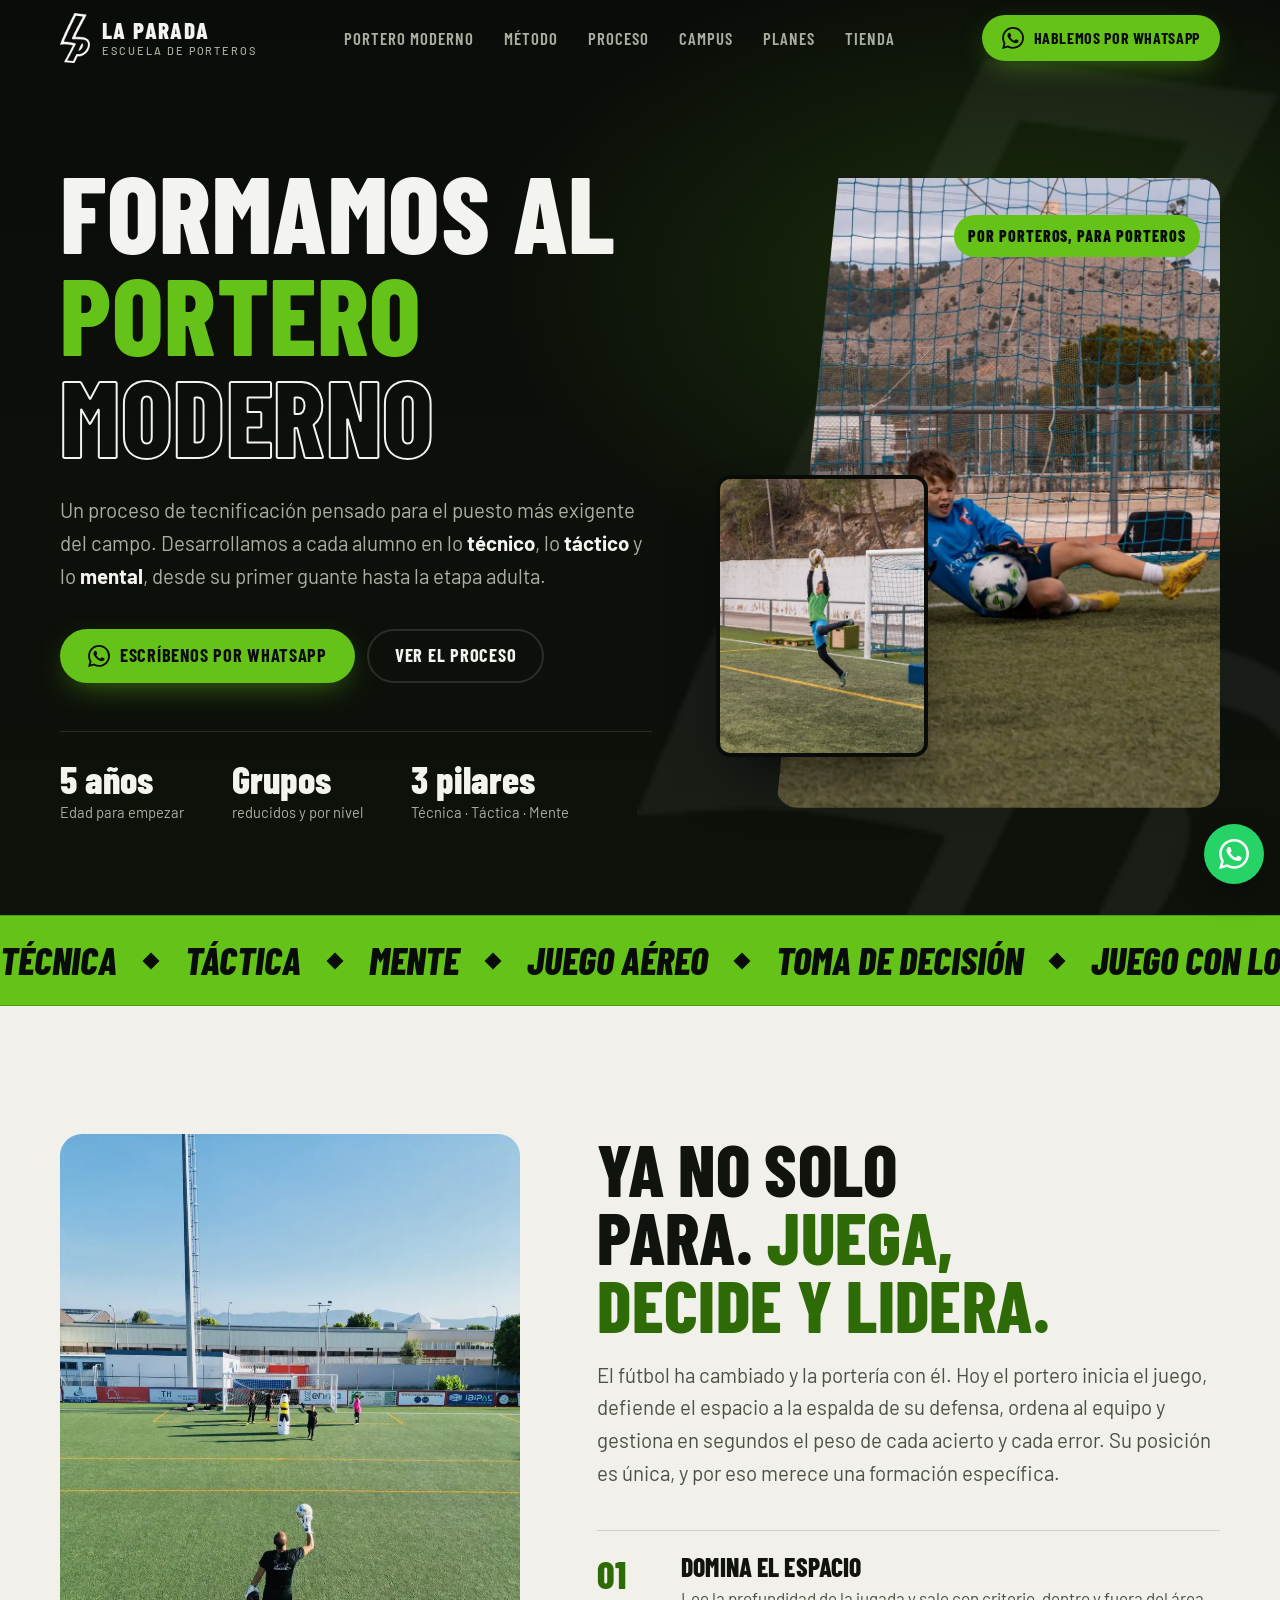
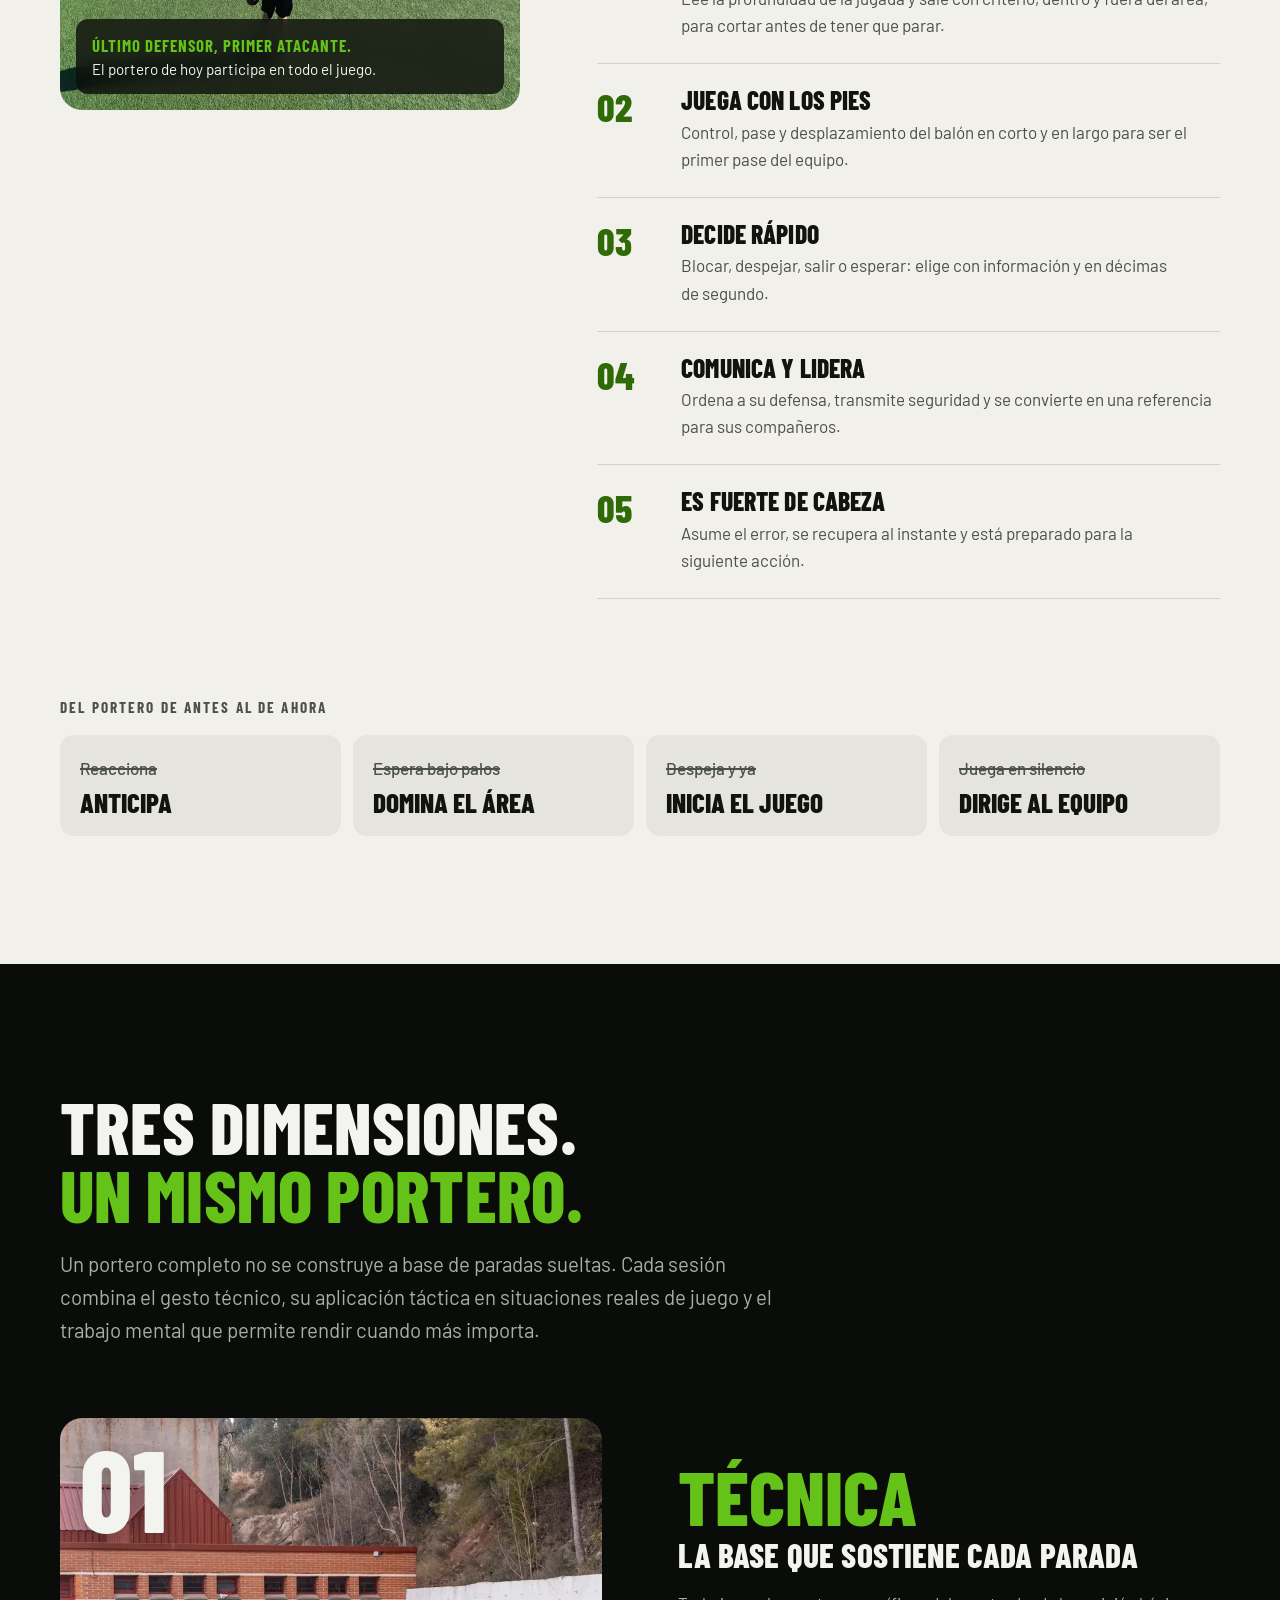
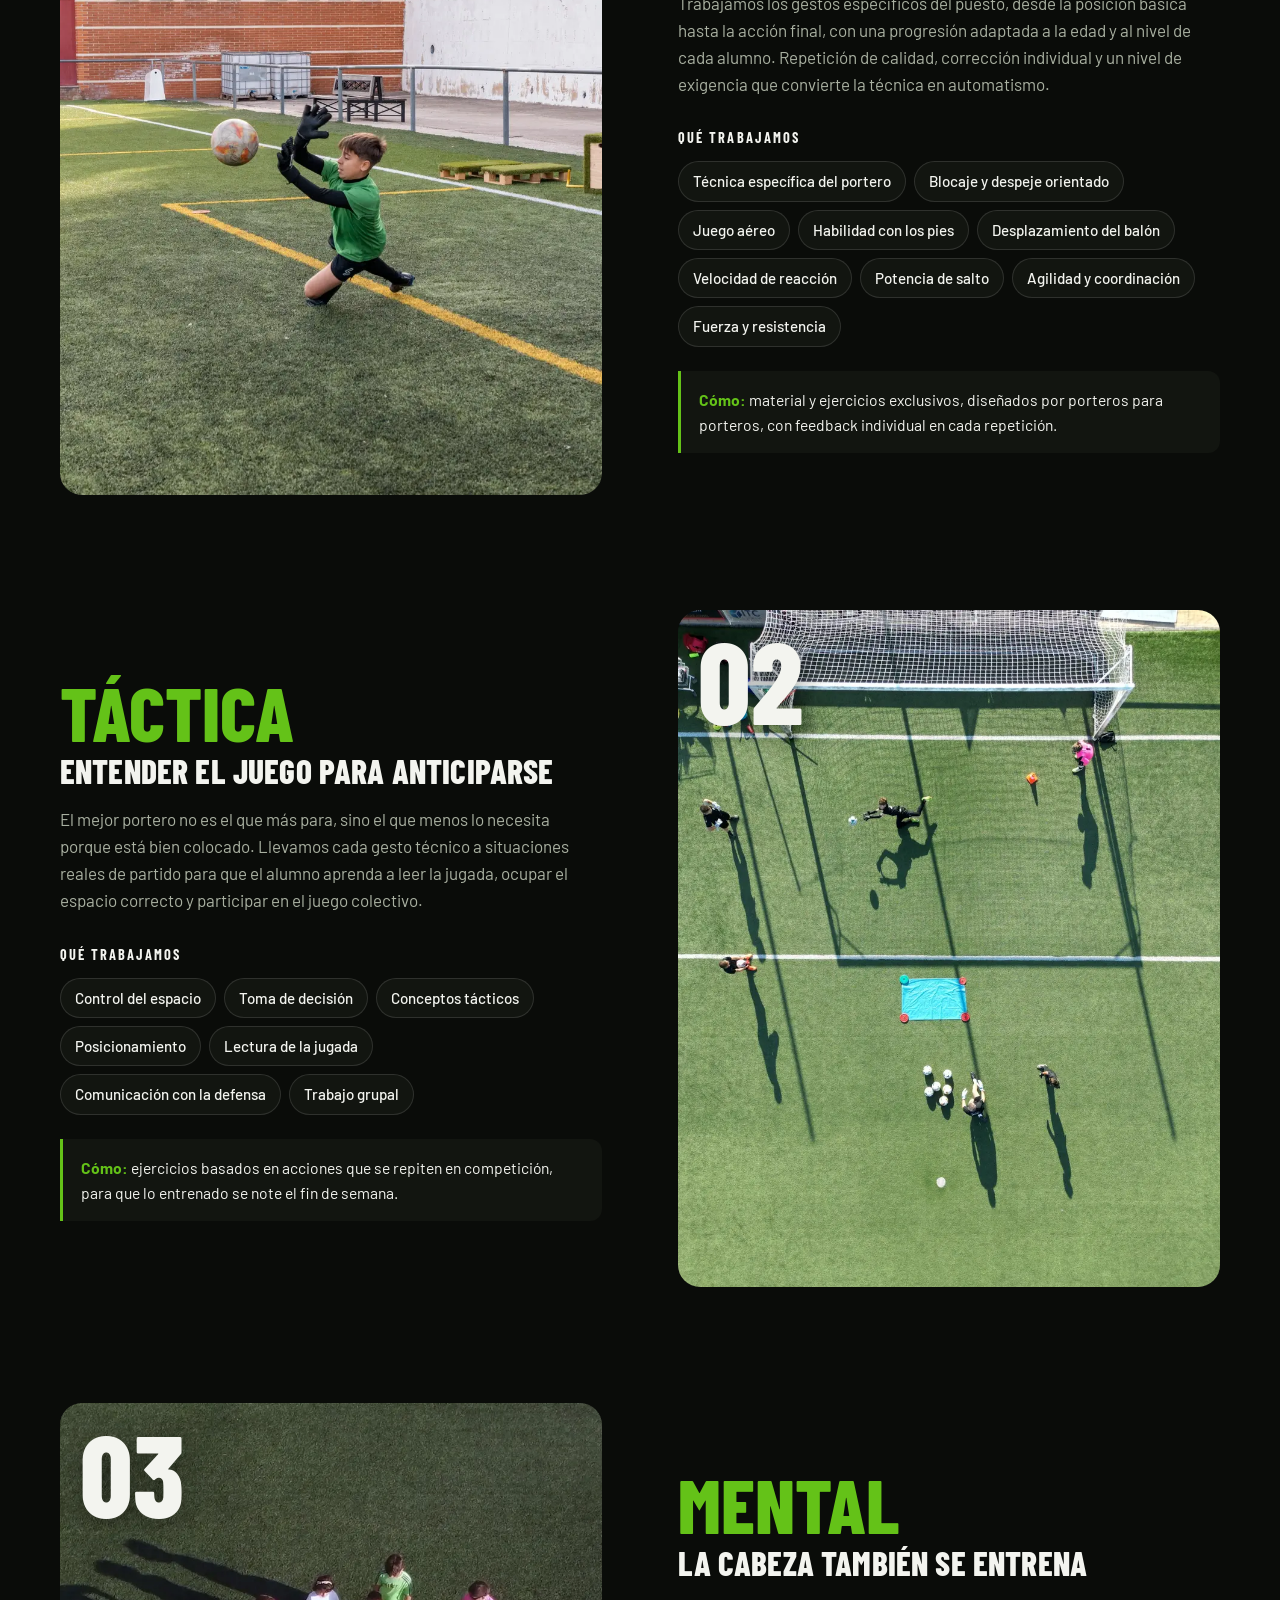
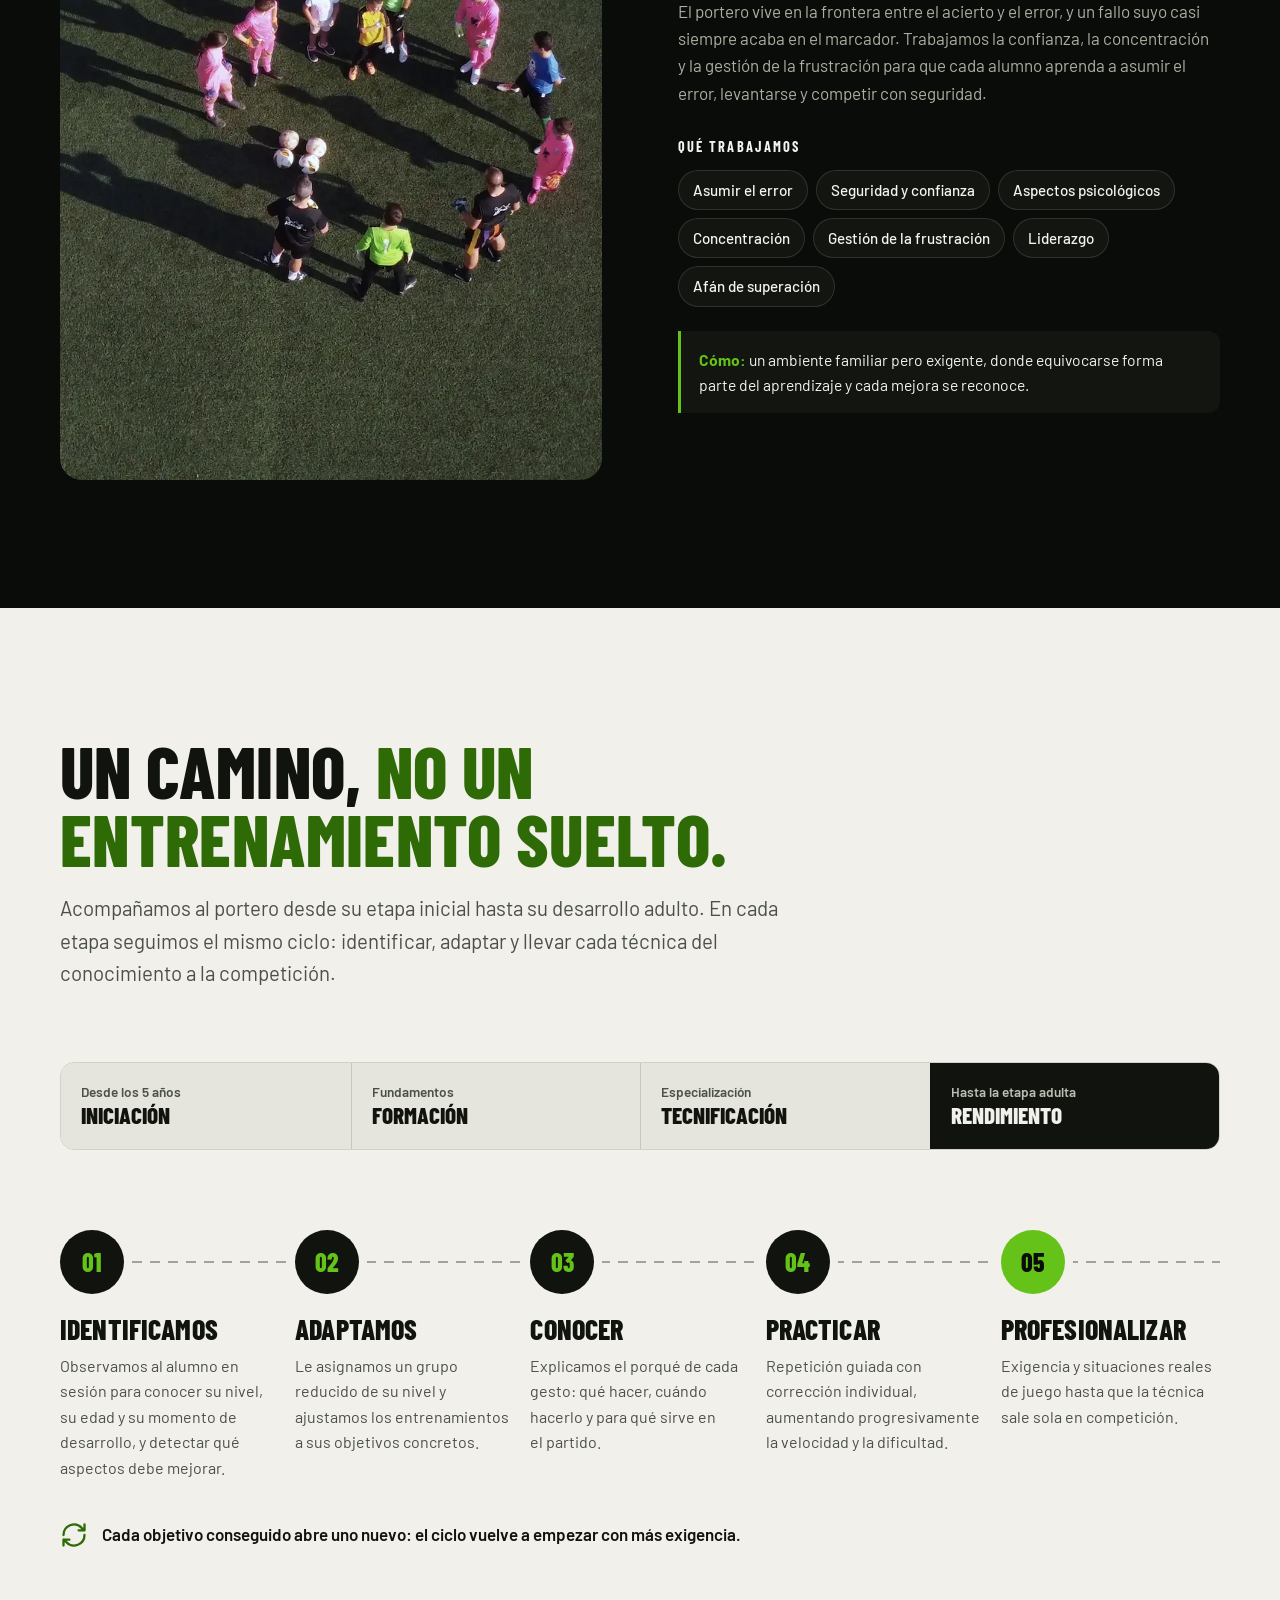
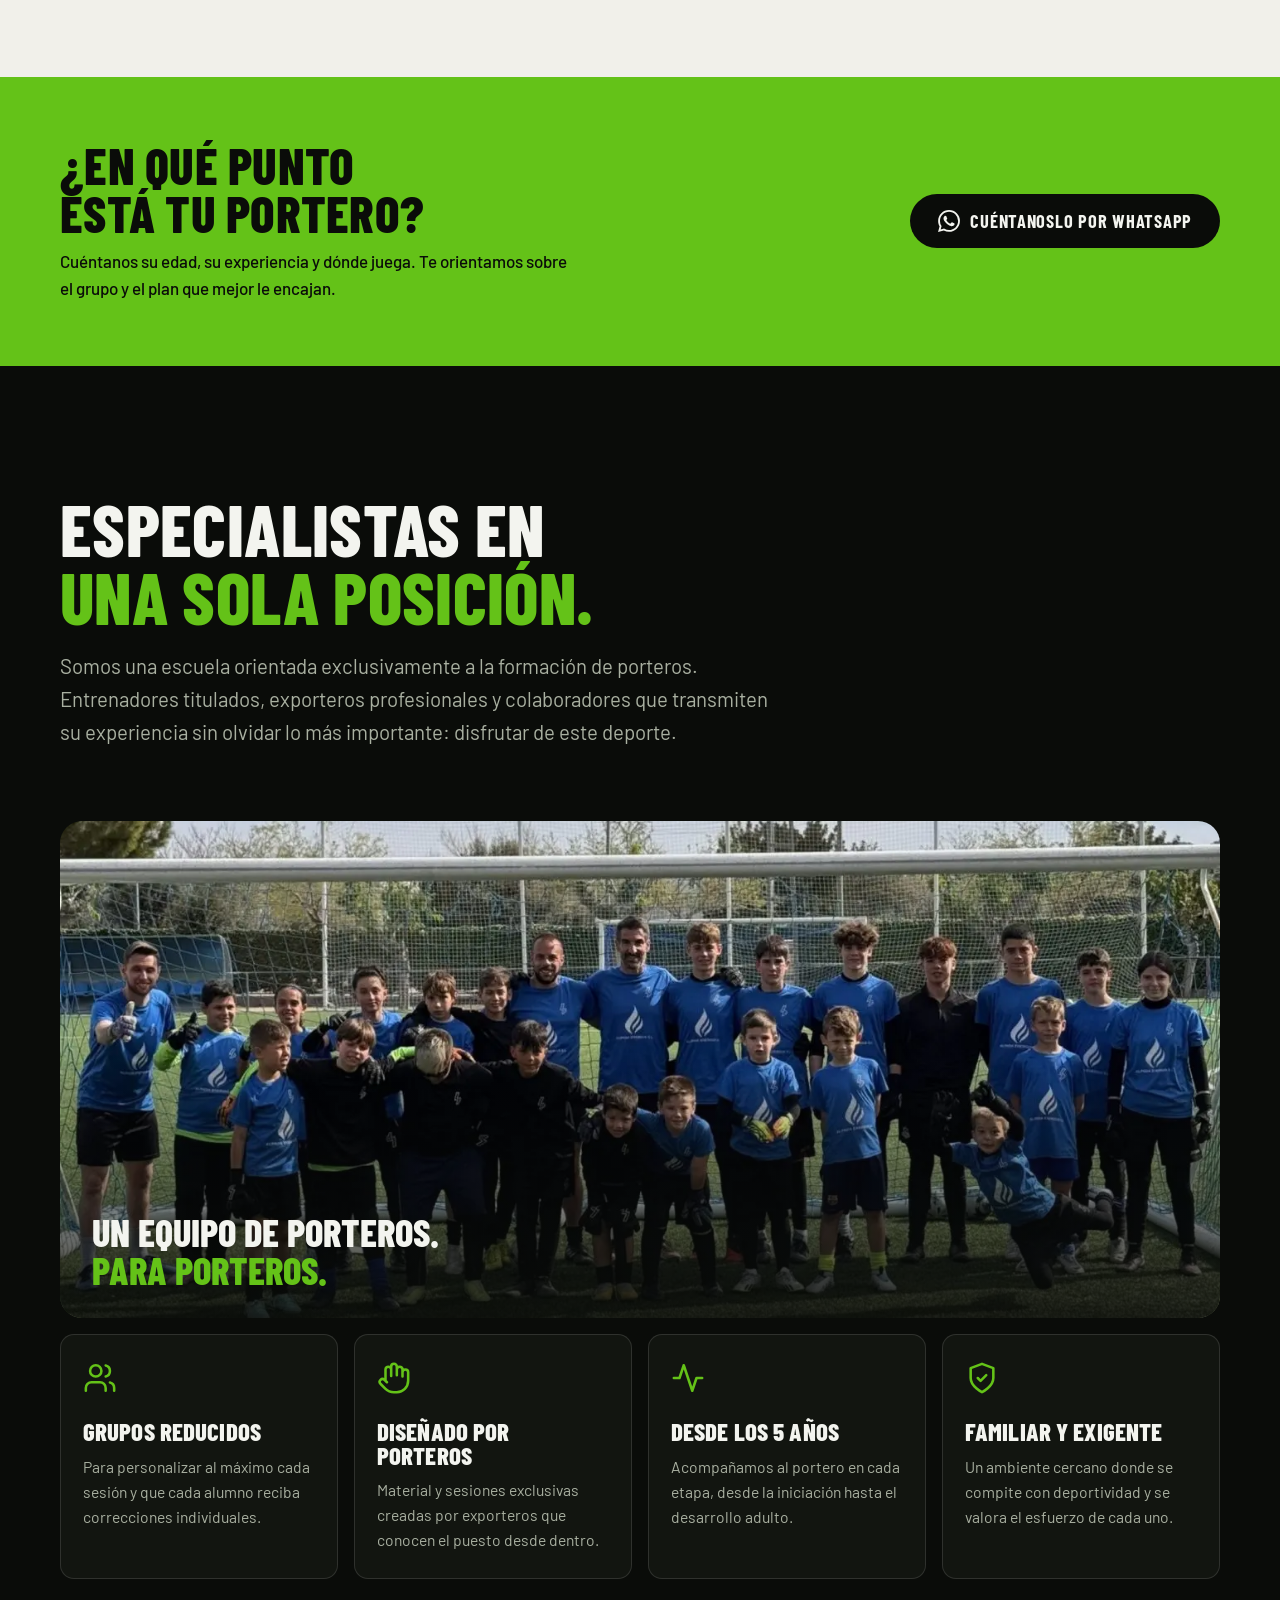
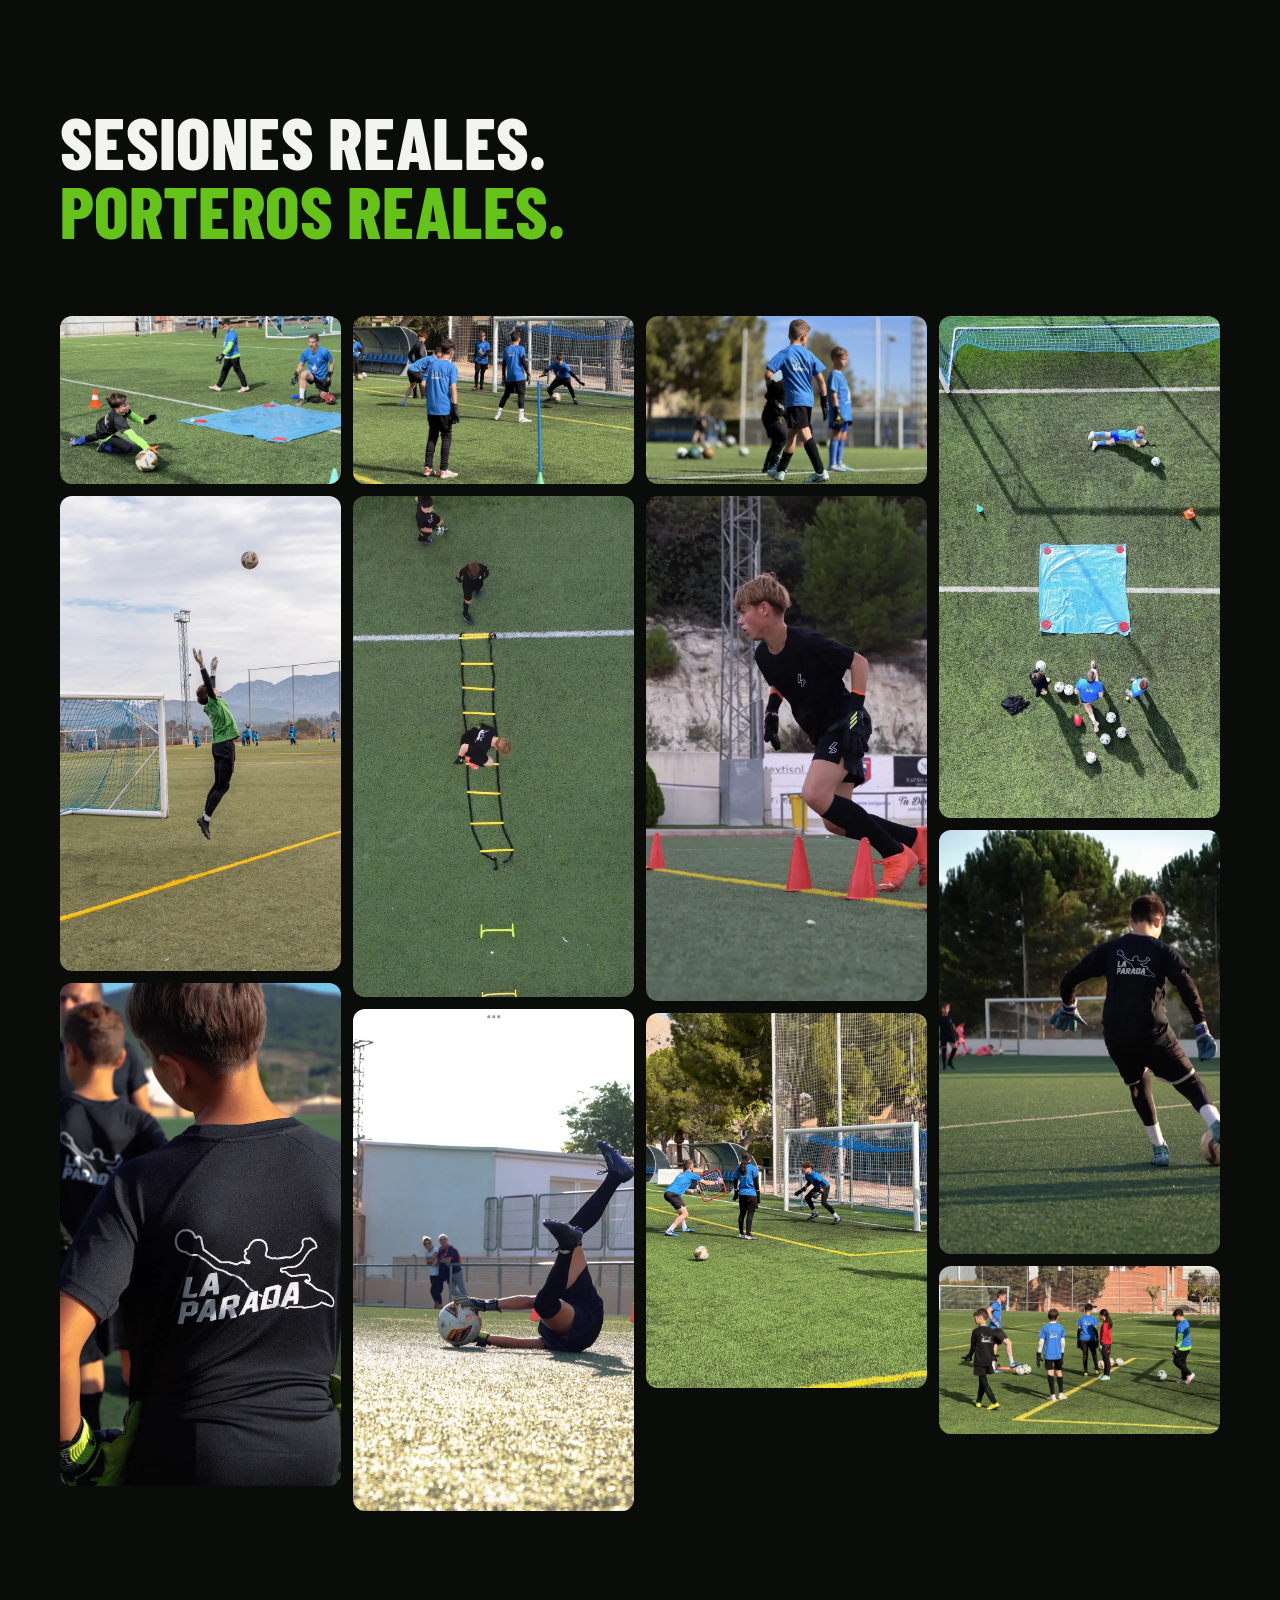
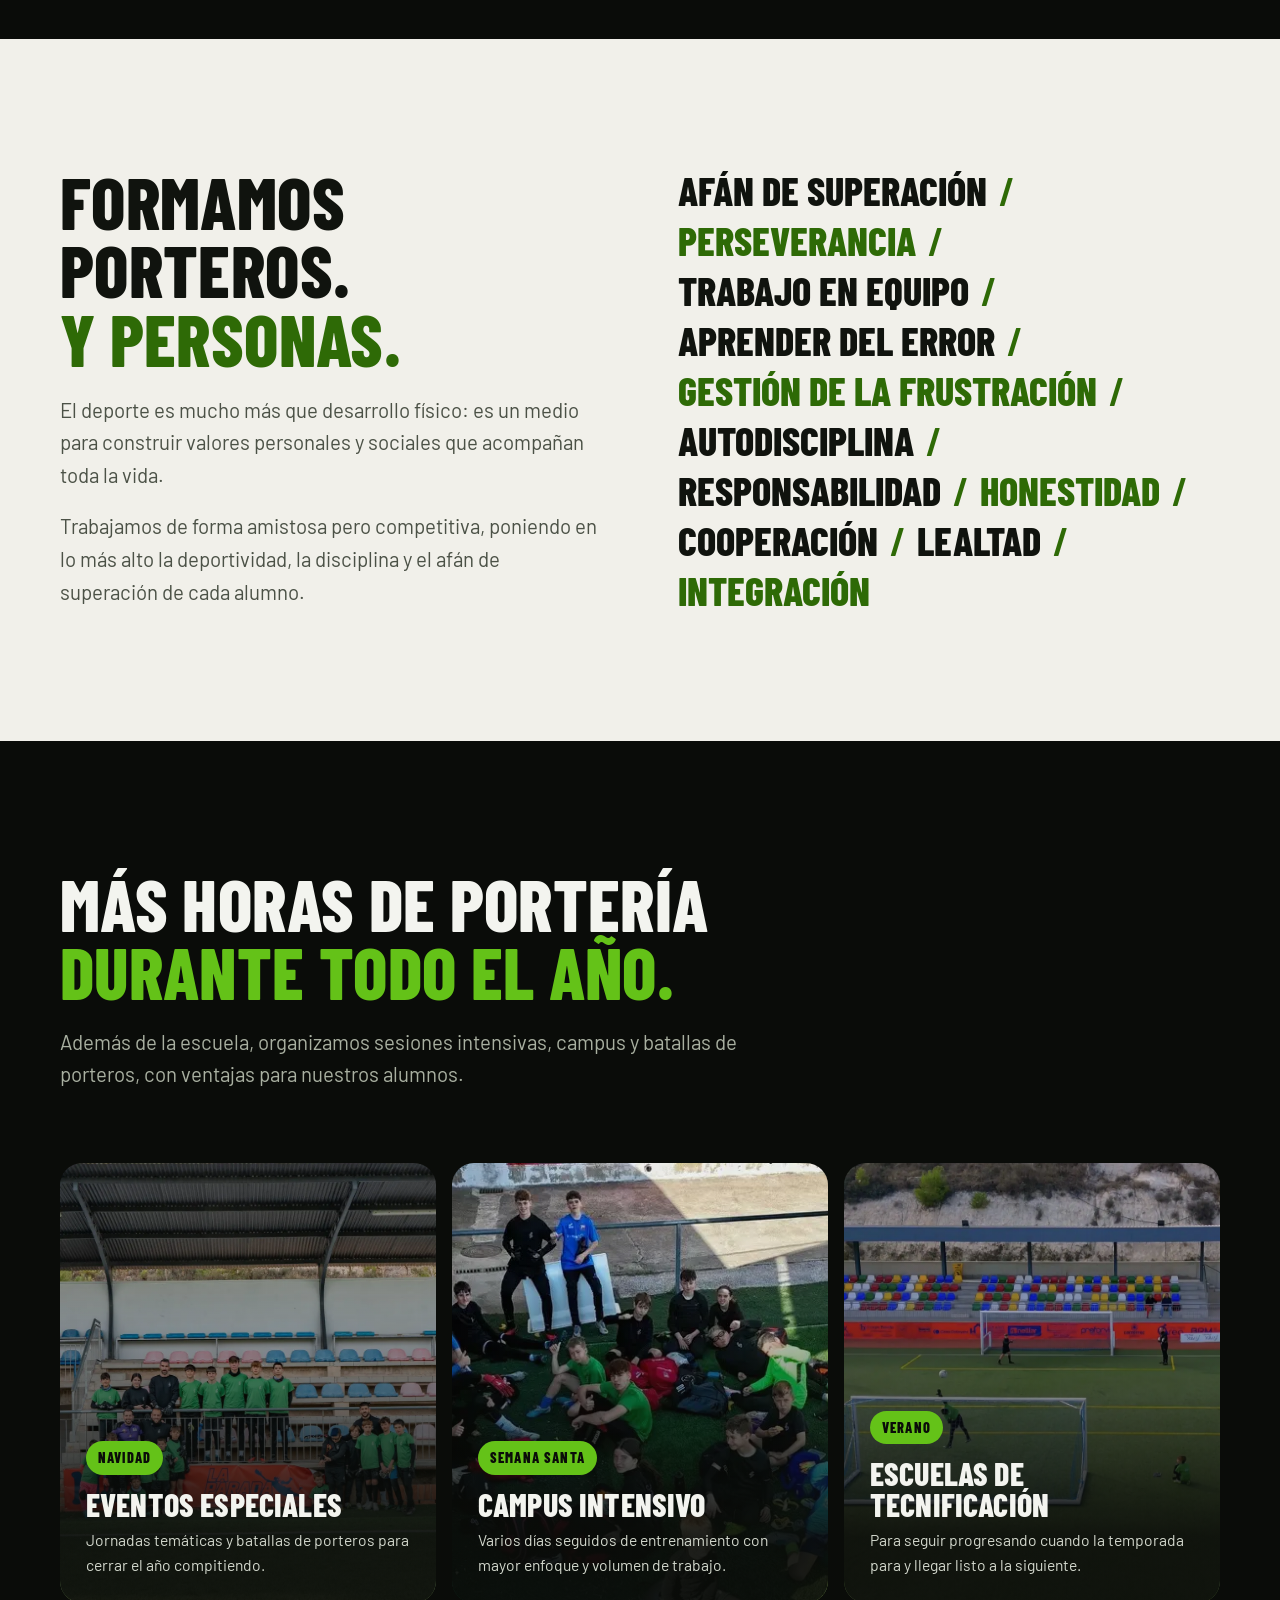
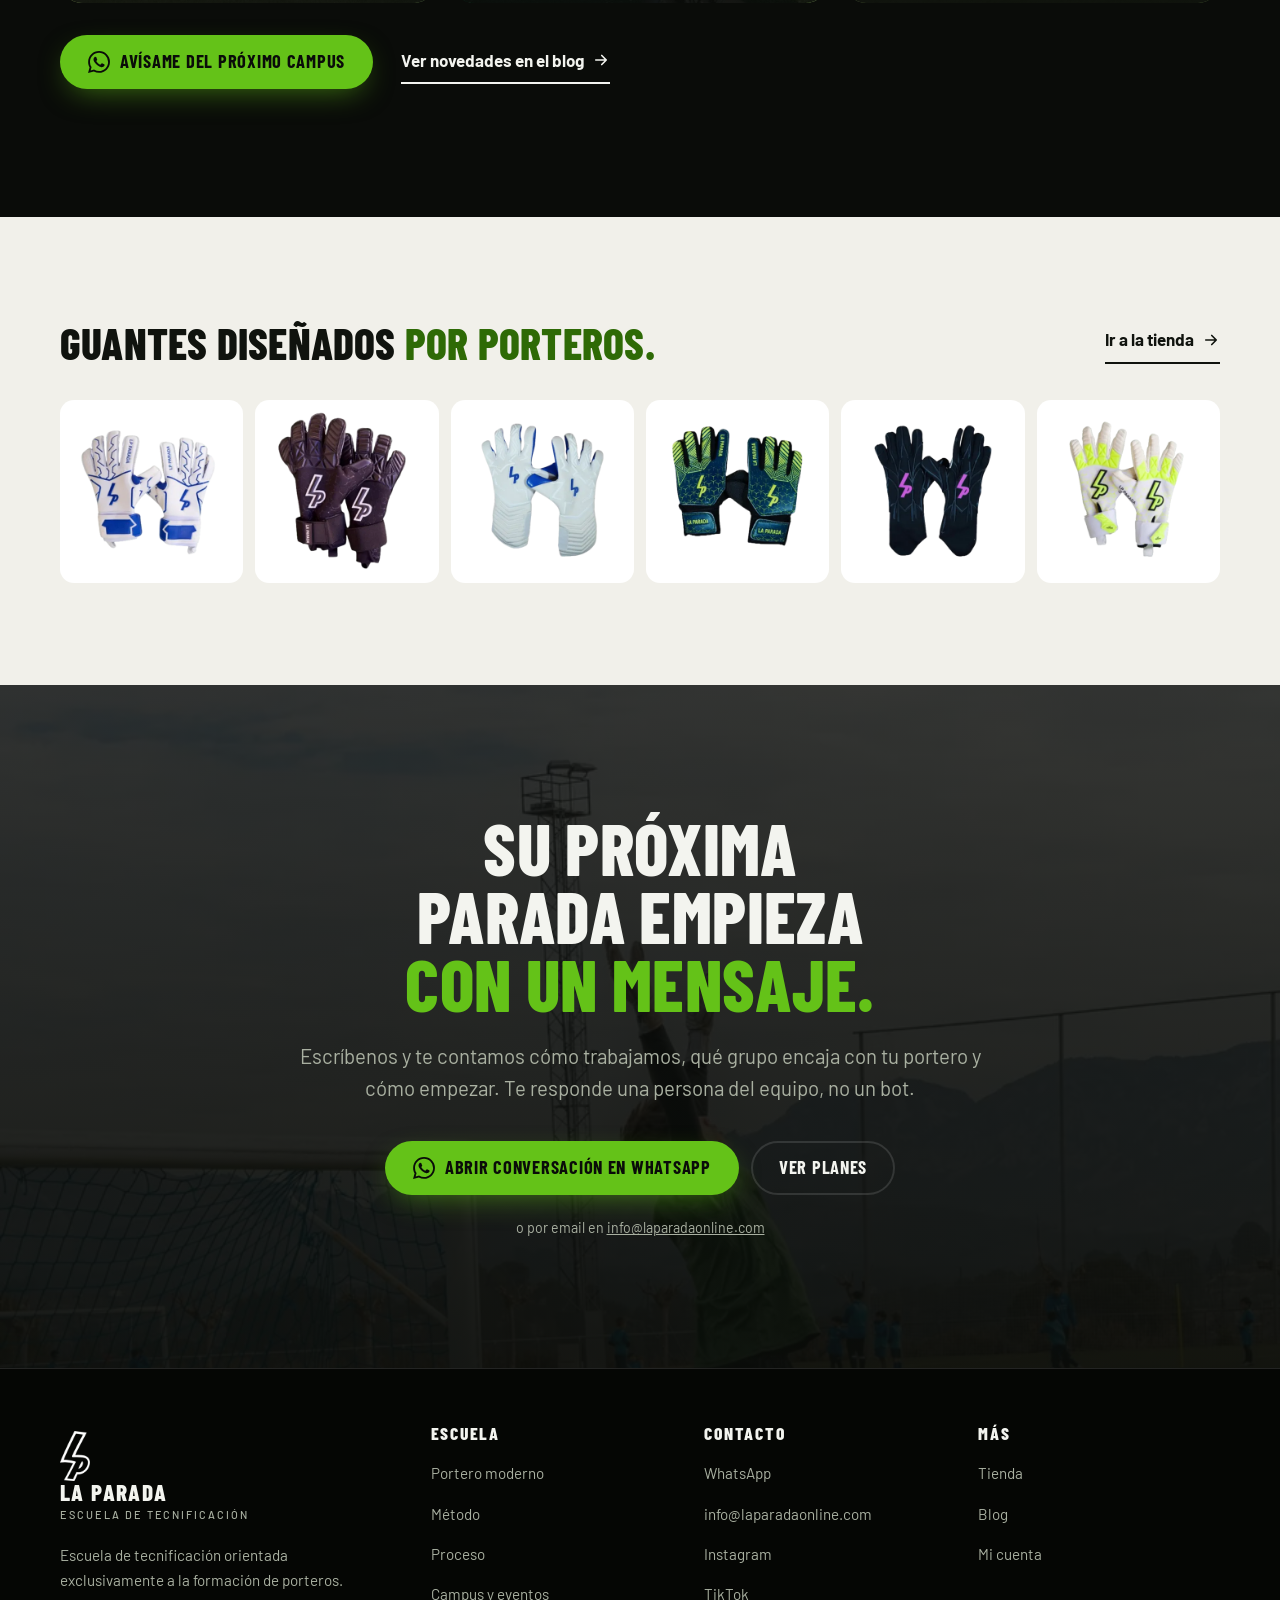
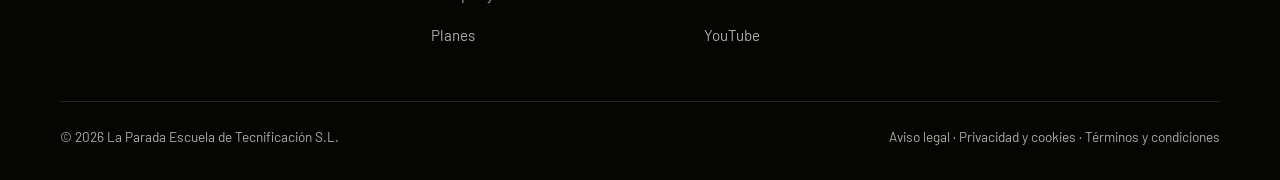
==== commit 10326a6f: "Lleva los cambios del tema al HTML estático - Quita los rótulos (eyebrow) sobre los títulos. - Galer" ====
--- a/index.html
+++ b/index.html
@@ -12,8 +12,20 @@
 <link href="https://fonts.googleapis.com/css2?family=Barlow+Condensed:ital,wght@0,600;0,700;0,800;1,800&family=Barlow:wght@400;500;600;700&display=swap" rel="stylesheet">
 <link rel="preload" as="image" href="assets/g13.webp">
 <link rel="stylesheet" href="styles.css">
+<link rel="stylesheet" href="loader.css">
+<script src="loader.js"></script>
 </head>
 <body>
+<div class="lp-loader" id="lp-loader" aria-hidden="true">
+  <div class="lp-loader-row">
+    <svg class="lp-loader-logo" viewBox="0 0 160 269" focusable="false"><path pathLength="1" fill-rule="evenodd" d="M 0 167 L 77 0 L 142 8 L 136 23 L 88 113 L 82 129 L 126 131 C 148 132 160 146 160 170 C 160 200 137 227 106 233 L 93 233 L 77 269 L 21 265 L 68 174 L 38 168 L 0 169 Z M 20 153 L 20 155 L 62 158 L 85 165 L 39 255 L 70 257 L 88 220 C 106 225 122 218 136 203 C 148 190 151 173 147 158 C 143 146 132 142 110 141 L 67 141 L 63 136 L 92 75 L 122 19 L 91 15 L 84 16 Z M 97 201 L 114 169 C 115 163 118 161 120 164 C 127 173 121 188 112 196 C 105 202 98 204 97 203 Z"/></svg>
+    <div class="lp-loader-col">
+      <div class="lp-loader-mask"><span>L</span><span>A</span><span class="sp"></span><span>P</span><span>A</span><span>R</span><span>A</span><span>D</span><span>A</span></div>
+      <div class="lp-loader-tag">Escuela de porteros</div>
+    </div>
+  </div>
+  <div class="lp-loader-bar"></div>
+</div>
 <svg width="0" height="0" style="position:absolute" aria-hidden="true">
   <symbol id="i-wa" viewBox="0 0 24 24"><path fill="currentColor" d="M17.472 14.382c-.297-.149-1.758-.867-2.03-.967-.273-.099-.471-.148-.67.15-.197.297-.767.966-.94 1.164-.173.199-.347.223-.644.075-.297-.15-1.255-.463-2.39-1.475-.883-.788-1.48-1.761-1.653-2.059-.173-.297-.018-.458.13-.606.134-.133.298-.347.446-.52.149-.174.198-.298.298-.497.099-.198.05-.371-.025-.52-.075-.149-.669-1.612-.916-2.207-.242-.579-.487-.5-.669-.51-.173-.008-.371-.01-.57-.01-.198 0-.52.074-.792.372-.272.297-1.04 1.016-1.04 2.479 0 1.462 1.065 2.875 1.213 3.074.149.198 2.096 3.2 5.077 4.487.709.306 1.262.489 1.694.625.712.227 1.36.195 1.871.118.571-.085 1.758-.719 2.006-1.413.248-.694.248-1.289.173-1.413-.074-.124-.272-.198-.57-.347m-5.421 7.403h-.004a9.87 9.87 0 0 1-5.031-1.378l-.361-.214-3.741.982.998-3.648-.235-.374a9.86 9.86 0 0 1-1.51-5.26c.001-5.45 4.436-9.884 9.888-9.884 2.64 0 5.122 1.03 6.988 2.898a9.825 9.825 0 0 1 2.893 6.994c-.003 5.45-4.437 9.884-9.885 9.884m8.413-18.297A11.815 11.815 0 0 0 12.05 0C5.495 0 .16 5.335.157 11.892c0 2.096.547 4.142 1.588 5.945L.057 24l6.305-1.654a11.882 11.882 0 0 0 5.683 1.448h.005c6.554 0 11.89-5.335 11.893-11.893a11.821 11.821 0 0 0-3.48-8.413Z"/></symbol>
   <symbol id="i-arrow" viewBox="0 0 24 24"><path fill="none" stroke="currentColor" stroke-width="2.2" stroke-linecap="round" stroke-linejoin="round" d="M5 12h14M13 6l6 6-6 6"/></symbol>
@@ -54,8 +66,7 @@
   <img class="hero-bolt" src="assets/logo.png" alt="" aria-hidden="true">
   <div class="container hero-grid">
     <div>
-      <p class="eyebrow">Escuela de tecnificación · solo porteros</p>
-      <h1 id="hero-title" class="h-xl" style="margin-top:22px">
+      <h1 id="hero-title" class="h-xl">
         <span class="line">Formamos al</span>
         <span class="line accent">portero</span>
         <span class="line stroke">moderno</span>
@@ -98,7 +109,6 @@
       </figure>
       <div>
         <div class="sec-head reveal" style="margin-bottom:0">
-          <p class="eyebrow">El portero moderno</p>
           <h2 id="moderno-title" class="h-lg">Ya no solo para. <span class="accent">Juega, decide y lidera.</span></h2>
           <p class="lead">El fútbol ha cambiado y la portería con él. Hoy el portero inicia el juego, defiende el espacio a la espalda de su defensa, ordena al equipo y gestiona en segundos el peso de cada acierto y cada error. Su posición es única, y por eso merece una formación específica.</p>
         </div>
@@ -125,7 +135,6 @@
 <section class="section" id="metodo" aria-labelledby="metodo-title">
   <div class="container">
     <div class="sec-head reveal">
-      <p class="eyebrow">Nuestro método</p>
       <h2 id="metodo-title" class="h-lg">Tres dimensiones. <span class="accent">Un mismo portero.</span></h2>
       <p class="lead">Un portero completo no se construye a base de paradas sueltas. Cada sesión combina el gesto técnico, su aplicación táctica en situaciones reales de juego y el trabajo mental que permite rendir cuando más importa.</p>
     </div>
@@ -189,7 +198,6 @@
 <section class="section paper" id="proceso" aria-labelledby="proceso-title">
   <div class="container">
     <div class="sec-head reveal">
-      <p class="eyebrow">Proceso de tecnificación</p>
       <h2 id="proceso-title" class="h-lg">Un camino, <span class="accent">no un entrenamiento suelto.</span></h2>
       <p class="lead">Acompañamos al portero desde su etapa inicial hasta su desarrollo adulto. En cada etapa seguimos el mismo ciclo: identificar, adaptar y llevar cada técnica del conocimiento a la competición.</p>
     </div>
@@ -232,7 +240,6 @@
 <section class="section" aria-labelledby="dif-title">
   <div class="container">
     <div class="sec-head reveal">
-      <p class="eyebrow">Por qué La Parada</p>
       <h2 id="dif-title" class="h-lg">Especialistas en <span class="accent">una sola posición.</span></h2>
       <p class="lead">Somos una escuela orientada exclusivamente a la formación de porteros. Entrenadores titulados, exporteros profesionales y colaboradores que transmiten su experiencia sin olvidar lo más importante: disfrutar de este deporte.</p>
     </div>
@@ -265,22 +272,21 @@
 <section class="section" style="padding-top:0" aria-labelledby="gal-title">
   <div class="container">
     <div class="sec-head reveal">
-      <p class="eyebrow">Así entrenamos</p>
       <h2 id="gal-title" class="h-lg">Sesiones reales. <span class="accent">Porteros reales.</span></h2>
     </div>
     <div class="gallery">
-      <figure><img src="assets/g03.webp" alt="Portero estirándose para blocar un balón raso durante un ejercicio" width="1400" height="837" loading="lazy"></figure>
-      <figure><img src="assets/g05.webp" alt="Portero saltando para atrapar un balón alto" width="900" height="1522" loading="lazy"></figure>
-      <figure><img src="assets/g08.webp" alt="Alumno con la camiseta negra de La Parada" width="900" height="1611" loading="lazy"></figure>
-      <figure><img src="assets/g14.webp" alt="Grupo de porteros esperando su turno frente a la portería" width="1400" height="837" loading="lazy"></figure>
-      <figure><img src="assets/g06.webp" alt="Vista aérea de una escalera de coordinación en el césped" width="900" height="1607" loading="lazy"></figure>
-      <figure><img src="assets/g19.webp" alt="Portero realizando una parada acrobática" width="900" height="1608" loading="lazy"></figure>
-      <figure><img src="assets/g01.webp" alt="Alumnos trabajando desplazamientos con balón" width="1400" height="840" loading="lazy"></figure>
-      <figure><img src="assets/g09.webp" alt="Portero en carrera entre conos de agilidad" width="900" height="1617" loading="lazy"></figure>
-      <figure><img src="assets/g02.webp" alt="Ejercicio de porteros en la portería con el entrenador" width="900" height="1200" loading="lazy"></figure>
-      <figure><img src="assets/g11.webp" alt="Vista aérea de un ejercicio con colchoneta azul" width="900" height="1608" loading="lazy"></figure>
-      <figure><img src="assets/g07.webp" alt="Portero de espaldas preparado para la siguiente acción" width="900" height="1340" loading="lazy"></figure>
-      <figure><img src="assets/hero2.webp" alt="Varios porteros entrenando en el campo" width="1400" height="837" loading="lazy"></figure>
+      <figure><a class="lb-item" href="assets/g03.webp" aria-label="Ampliar imagen: Portero estirándose para blocar un balón raso durante un ejercicio"><img src="assets/g03.webp" alt="Portero estirándose para blocar un balón raso durante un ejercicio" width="1400" height="837" loading="lazy"></a></figure>
+      <figure><a class="lb-item" href="assets/g05.webp" aria-label="Ampliar imagen: Portero saltando para atrapar un balón alto"><img src="assets/g05.webp" alt="Portero saltando para atrapar un balón alto" width="900" height="1522" loading="lazy"></a></figure>
+      <figure><a class="lb-item" href="assets/g08.webp" aria-label="Ampliar imagen: Alumno con la camiseta negra de La Parada"><img src="assets/g08.webp" alt="Alumno con la camiseta negra de La Parada" width="900" height="1611" loading="lazy"></a></figure>
+      <figure><a class="lb-item" href="assets/g14.webp" aria-label="Ampliar imagen: Grupo de porteros esperando su turno frente a la portería"><img src="assets/g14.webp" alt="Grupo de porteros esperando su turno frente a la portería" width="1400" height="837" loading="lazy"></a></figure>
+      <figure><a class="lb-item" href="assets/g06.webp" aria-label="Ampliar imagen: Vista aérea de una escalera de coordinación en el césped"><img src="assets/g06.webp" alt="Vista aérea de una escalera de coordinación en el césped" width="900" height="1607" loading="lazy"></a></figure>
+      <figure><a class="lb-item" href="assets/g19.webp" aria-label="Ampliar imagen: Portero realizando una parada acrobática"><img src="assets/g19.webp" alt="Portero realizando una parada acrobática" width="900" height="1608" loading="lazy"></a></figure>
+      <figure><a class="lb-item" href="assets/g01.webp" aria-label="Ampliar imagen: Alumnos trabajando desplazamientos con balón"><img src="assets/g01.webp" alt="Alumnos trabajando desplazamientos con balón" width="1400" height="840" loading="lazy"></a></figure>
+      <figure><a class="lb-item" href="assets/g09.webp" aria-label="Ampliar imagen: Portero en carrera entre conos de agilidad"><img src="assets/g09.webp" alt="Portero en carrera entre conos de agilidad" width="900" height="1617" loading="lazy"></a></figure>
+      <figure><a class="lb-item" href="assets/g02.webp" aria-label="Ampliar imagen: Ejercicio de porteros en la portería con el entrenador"><img src="assets/g02.webp" alt="Ejercicio de porteros en la portería con el entrenador" width="900" height="1200" loading="lazy"></a></figure>
+      <figure><a class="lb-item" href="assets/g11.webp" aria-label="Ampliar imagen: Vista aérea de un ejercicio con colchoneta azul"><img src="assets/g11.webp" alt="Vista aérea de un ejercicio con colchoneta azul" width="900" height="1608" loading="lazy"></a></figure>
+      <figure><a class="lb-item" href="assets/g07.webp" aria-label="Ampliar imagen: Portero de espaldas preparado para la siguiente acción"><img src="assets/g07.webp" alt="Portero de espaldas preparado para la siguiente acción" width="900" height="1340" loading="lazy"></a></figure>
+      <figure><a class="lb-item" href="assets/hero2.webp" aria-label="Ampliar imagen: Varios porteros entrenando en el campo"><img src="assets/hero2.webp" alt="Varios porteros entrenando en el campo" width="1400" height="837" loading="lazy"></a></figure>
     </div>
   </div>
 </section>
@@ -289,8 +295,7 @@
 <section class="section paper" aria-labelledby="val-title">
   <div class="container values-grid">
     <div class="reveal">
-      <p class="eyebrow">Valores</p>
-      <h2 id="val-title" class="h-lg" style="margin-top:20px">Formamos porteros. <span class="accent">Y personas.</span></h2>
+      <h2 id="val-title" class="h-lg">Formamos porteros. <span class="accent">Y personas.</span></h2>
       <p class="lead" style="margin-top:22px">El deporte es mucho más que desarrollo físico: es un medio para construir valores personales y sociales que acompañan toda la vida.</p>
       <p class="lead">Trabajamos de forma amistosa pero competitiva, poniendo en lo más alto la deportividad, la disciplina y el afán de superación de cada alumno.</p>
     </div>
@@ -304,7 +309,6 @@
 <section class="section" id="campus" aria-labelledby="campus-title">
   <div class="container">
     <div class="sec-head reveal">
-      <p class="eyebrow">Campus y eventos</p>
       <h2 id="campus-title" class="h-lg">Más horas de portería <span class="accent">durante todo el año.</span></h2>
       <p class="lead">Además de la escuela, organizamos sesiones intensivas, campus y batallas de porteros, con ventajas para nuestros alumnos.</p>
     </div>
@@ -336,8 +340,7 @@
   <div class="container">
     <div class="gear-head reveal">
       <div>
-        <p class="eyebrow">Equipamiento propio</p>
-        <h2 id="gear-title" class="h-md" style="margin-top:16px">Guantes diseñados <span class="accent">por porteros.</span></h2>
+        <h2 id="gear-title" class="h-md">Guantes diseñados <span class="accent">por porteros.</span></h2>
       </div>
       <a class="link-arrow" href="https://laparadaonline.com/mi-cuenta/tiendaonline">Ir a la tienda <svg aria-hidden="true"><use href="#i-arrow"/></svg></a>
     </div>
@@ -356,8 +359,7 @@
 <section class="section final" aria-labelledby="final-title">
   <img class="bg" src="assets/g05.webp" alt="" loading="lazy">
   <div class="container">
-    <p class="eyebrow">Plazas limitadas por grupo</p>
-    <h2 id="final-title" class="h-lg" style="margin-top:20px">Su próxima parada empieza <span class="accent">con un mensaje.</span></h2>
+    <h2 id="final-title" class="h-lg">Su próxima parada empieza <span class="accent">con un mensaje.</span></h2>
     <p class="lead">Escríbenos y te contamos cómo trabajamos, qué grupo encaja con tu portero y cómo empezar. Te responde una persona del equipo, no un bot.</p>
     <div class="btn-row">
       <a class="btn btn-wa wa" href="https://wa.me/34610383953" data-msg="Hola, quiero que mi portero empiece en La Parada. ¿Me contáis cómo funciona?">
@@ -439,5 +441,7 @@
   document.getElementById('y').textContent = new Date().getFullYear();
 })();
 </script>
+<script src="lightbox.js" defer></script>
+<script src="uyyy.js"></script>
 </body>
 </html>
--- a/styles.css
+++ b/styles.css
@@ -26,9 +26,6 @@
 .container{width:100%;max-width:var(--container);margin-inline:auto;padding-inline:var(--gutter)}
 .section{padding-block:clamp(72px,10vw,136px)}
 .paper{background:var(--paper);color:var(--on-paper)}
-.eyebrow{display:inline-flex;align-items:center;gap:10px;font-family:var(--display);font-weight:700;font-size:.95rem;letter-spacing:.16em;text-transform:uppercase;color:var(--lime)}
-.eyebrow::before{content:"";width:28px;height:3px;background:currentColor;border-radius:2px}
-.paper .eyebrow{color:var(--lime-ink)}
 .h-xl{font-size:clamp(2.9rem,8.4vw,7.2rem)}
 .h-lg{font-size:clamp(2.4rem,5.6vw,4.6rem)}
 .h-md{font-size:clamp(1.9rem,3.4vw,2.8rem)}
@@ -266,3 +263,25 @@
   *,*::before,*::after{transition-duration:.01ms!important}
 }
 .sr-only{position:absolute;width:1px;height:1px;padding:0;margin:-1px;overflow:hidden;clip:rect(0,0,0,0);white-space:nowrap;border:0}
+
+/* ---------- Galería: enlace y visor ---------- */
+.gallery a{display:block;cursor:zoom-in}
+.gallery a:focus-visible{outline-offset:-3px}
+html.lb-open{overflow:hidden}
+.lb{border:0;padding:0;margin:0;max-width:none;max-height:none;width:100%;height:100%;background:rgba(5,6,4,.94);color:var(--on-dark);overflow:hidden}
+.lb::backdrop{background:rgba(5,6,4,.94)}
+.lb-stage{position:absolute;inset:0;display:grid;grid-template-columns:minmax(0,1fr);grid-template-rows:minmax(0,1fr);place-items:center;padding:clamp(56px,8vh,88px) clamp(12px,6vw,96px)}
+.lb-img{display:block;width:auto;height:auto;max-width:100%;max-height:100%;min-width:0;min-height:0;object-fit:contain;border-radius:8px;box-shadow:0 20px 60px rgba(0,0,0,.5);transition:opacity .2s var(--ease)}
+@supports (height:100dvh){.lb-img{max-width:calc(100vw - 2*clamp(12px,6vw,96px));max-height:calc(100dvh - 2*clamp(56px,8vh,88px))}}
+.lb-img.loading{opacity:.25}
+.lb-cap{position:absolute;left:0;right:0;bottom:0;padding:14px 72px 18px;text-align:center;font-size:.95rem;color:var(--muted-dark);pointer-events:none;background:linear-gradient(transparent,rgba(5,6,4,.8))}
+.lb-count{position:absolute;top:22px;left:24px;font-variant-numeric:tabular-nums;color:var(--muted-dark);font-weight:600}
+.lb-btn{position:absolute;z-index:2;display:grid;place-items:center;width:48px;height:48px;border-radius:50%;border:1px solid var(--line-dark);background:rgba(18,21,16,.85);color:var(--on-dark);cursor:pointer;transition:background .2s var(--ease),color .2s var(--ease)}
+.lb-btn:hover{background:var(--lime);color:var(--on-lime);border-color:var(--lime)}
+.lb-btn[hidden]{display:none}
+.lb-btn svg{width:22px;height:22px}
+.lb-close{top:14px;right:16px}
+.lb-prev{left:16px;top:50%;translate:0 -50%}
+.lb-next{right:16px;top:50%;translate:0 -50%}
+@media (max-width:640px){.lb-prev,.lb-next{top:auto;bottom:16px;translate:none}.lb-prev{left:16px}.lb-next{right:16px}.lb-cap{padding:14px 80px 22px}}
+@media (prefers-reduced-motion:reduce){.lb-img{transition:none}}
--- a/loader.css
+++ b/loader.css
@@ -0,0 +1,41 @@
+/* Pantalla de carga. Se enlaza en <head> junto a loader.js para que pinte antes que nada.
+   Solo se muestra si el script de cabecera añade .lp-js al <html>; sin JS o con "reducir movimiento" no existe. */
+.lp-loader{display:none}
+html.lp-js{background:#0A0C09}
+html.lp-js:not(.lp-done){overflow:hidden}
+html.lp-js .lp-loader{position:fixed;inset:0;z-index:99999;display:flex;align-items:center;justify-content:center;background:#0A0C09;color:#F3F4EF;pointer-events:all}
+.lp-loader-row{display:flex;align-items:center;gap:clamp(16px,2.8vw,40px)}
+.lp-loader-logo{height:clamp(74px,11.2vw,161px);width:auto;flex:none;overflow:visible}
+.lp-loader-logo path{fill:#F3F4EF;fill-opacity:0;stroke:#7FDB2E;stroke-width:3;stroke-linejoin:round;stroke-dasharray:1;stroke-dashoffset:1}
+.lp-loader-col{display:flex;flex-direction:column;gap:6px}
+.lp-loader-mask{display:flex;overflow:hidden;padding:6px 0 10px;line-height:.9;font-family:"Barlow Condensed",system-ui,sans-serif;font-weight:800;font-size:clamp(44px,9.4vw,136px);text-transform:uppercase}
+.lp-loader-mask span{display:inline-block;transform:translateY(115%)}
+.lp-loader-mask .sp{width:.22em}
+.lp-loader-tag{opacity:0;padding-left:6px;font-family:"Barlow",system-ui,sans-serif;font-size:clamp(10px,1.3vw,18px);letter-spacing:.5em;text-transform:uppercase;color:#7FDB2E}
+.lp-loader-bar{position:absolute;left:0;right:0;bottom:0;height:6px;background:#7FDB2E;transform:scaleX(0);transform-origin:0 50%}
+
+/* Intro (1,5 s): solo cuando las fuentes están listas (.lp-run) */
+html.lp-run .lp-loader-logo path{animation:lpDraw 1.5s forwards}
+html.lp-run .lp-loader-mask span{animation:lpRise .6s cubic-bezier(.2,.8,.2,1) forwards}
+html.lp-run .lp-loader-mask span:nth-child(1){animation-delay:.3s}
+html.lp-run .lp-loader-mask span:nth-child(2){animation-delay:.345s}
+html.lp-run .lp-loader-mask span:nth-child(4){animation-delay:.435s}
+html.lp-run .lp-loader-mask span:nth-child(5){animation-delay:.48s}
+html.lp-run .lp-loader-mask span:nth-child(6){animation-delay:.525s}
+html.lp-run .lp-loader-mask span:nth-child(7){animation-delay:.57s}
+html.lp-run .lp-loader-mask span:nth-child(8){animation-delay:.615s}
+html.lp-run .lp-loader-mask span:nth-child(9){animation-delay:.66s}
+html.lp-run .lp-loader-tag{animation:lpTag .5s ease-out .85s forwards}
+html.lp-run .lp-loader-bar{animation:lpBar 1.5s cubic-bezier(.45,.05,.25,1) forwards}
+
+@keyframes lpDraw{0%{stroke-dashoffset:1;fill-opacity:0;stroke-opacity:1;animation-timing-function:cubic-bezier(.5,0,.2,1)}50%{stroke-dashoffset:0;fill-opacity:0;stroke-opacity:1;animation-timing-function:ease-out}70%{stroke-dashoffset:0;fill-opacity:1;stroke-opacity:0}100%{stroke-dashoffset:0;fill-opacity:1;stroke-opacity:0}}
+@keyframes lpRise{to{transform:translateY(0)}}
+@keyframes lpTag{from{opacity:0;transform:translateY(8px)}to{opacity:1;transform:translateY(0)}}
+@keyframes lpBar{from{transform:scaleX(0)}to{transform:scaleX(1)}}
+
+/* Salida (0,55 s): el telón sube y deja la web a la vista */
+html.lp-done .lp-loader{pointer-events:none;animation:lpLift .55s cubic-bezier(.76,0,.24,1) forwards}
+html.lp-done .lp-loader::after{content:"";position:absolute;left:0;right:0;bottom:0;height:6px;background:#64C218}
+@keyframes lpLift{to{transform:translateY(-100%)}}
+
+@media (prefers-reduced-motion:reduce){html.lp-js .lp-loader{display:none}html.lp-js:not(.lp-done){overflow:auto}}
